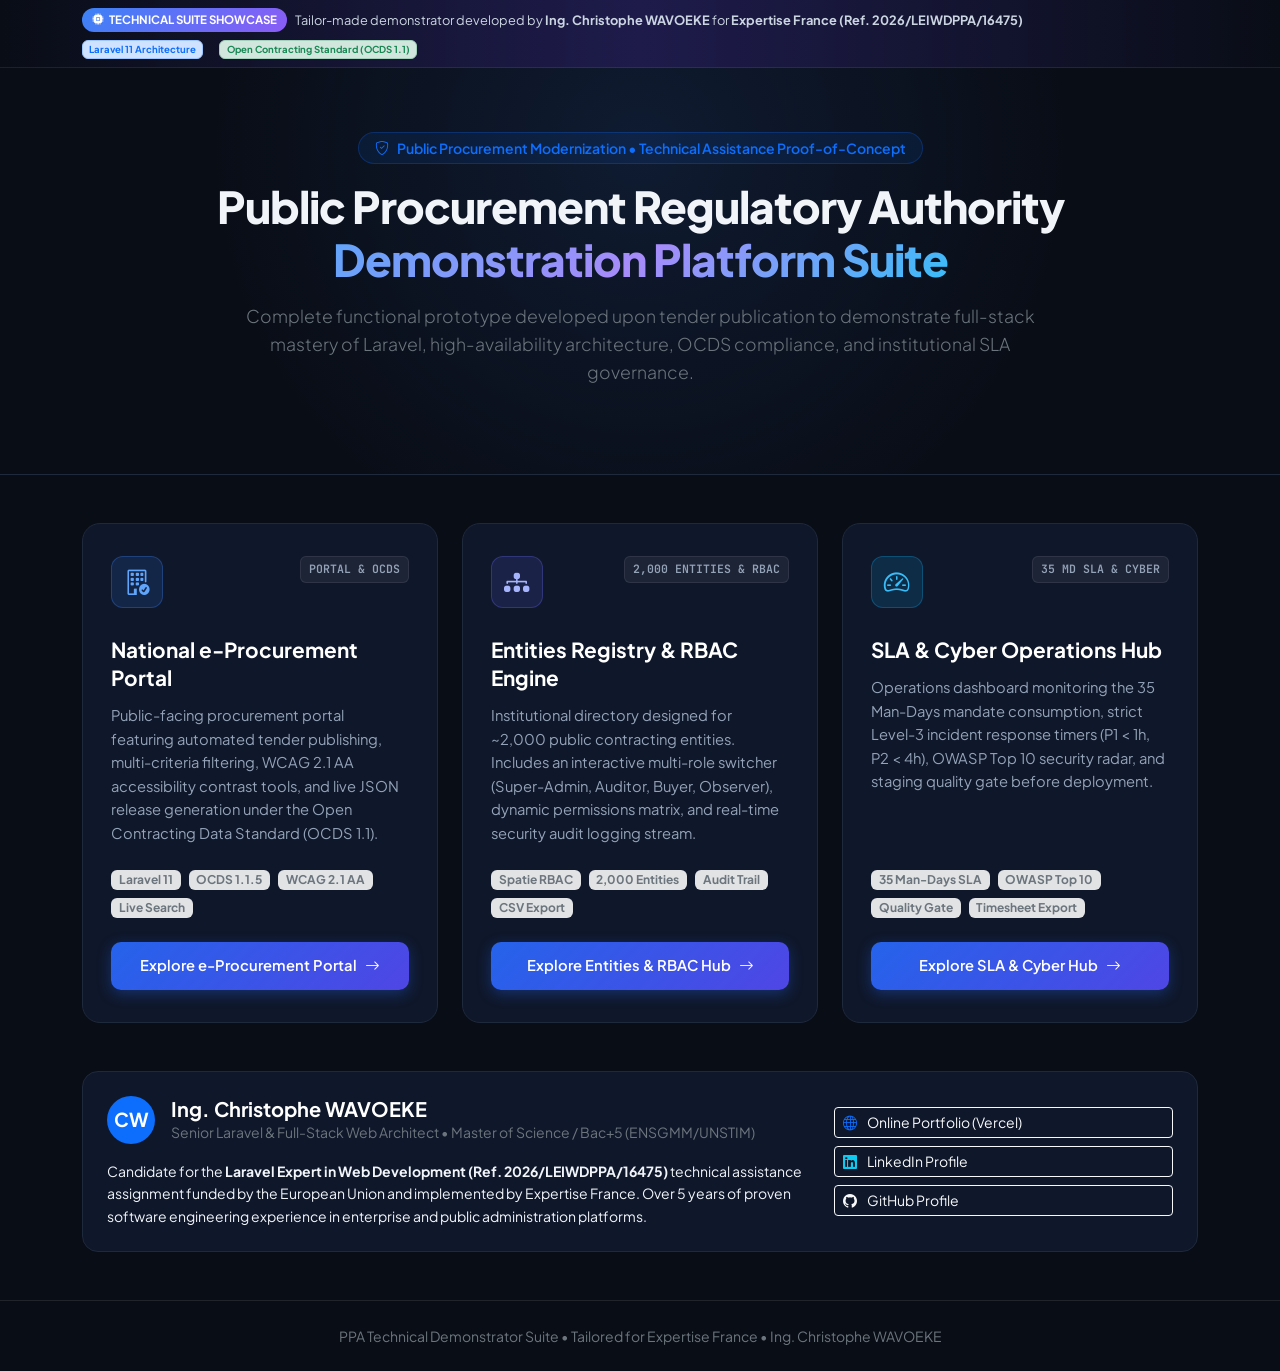
==== index.html @ 1c4a707d "feat: PPA multi-project technical demonstration suite for Expertise France" ====
<!DOCTYPE html>
<html lang="en">
<head>
  <meta charset="UTF-8">
  <meta name="viewport" content="width=device-width, initial-scale=1.0">
  <title>PPA Technical Demonstrators Suite — Ing. Christophe WAVOEKE</title>
  
  <!-- Premium Fonts -->
  <link rel="preconnect" href="https://fonts.googleapis.com">
  <link rel="preconnect" href="https://fonts.gstatic.com" crossorigin>
  <link href="https://fonts.googleapis.com/css2?family=JetBrains+Mono:wght@400;600;700&family=Plus+Jakarta+Sans:wght@300;400;500;600;700;800&display=swap" rel="stylesheet">
  
  <!-- Bootstrap 5 CSS -->
  <link href="https://cdn.jsdelivr.net/npm/bootstrap@5.3.3/dist/css/bootstrap.min.css" rel="stylesheet">
  <!-- Bootstrap Icons -->
  <link href="https://cdn.jsdelivr.net/npm/bootstrap-icons@1.11.3/font/bootstrap-icons.css" rel="stylesheet">
  
  <style>
    :root {
      --font-main: 'Plus Jakarta Sans', -apple-system, BlinkMacSystemFont, "Segoe UI", Roboto, sans-serif;
      --font-mono: 'JetBrains Mono', monospace;
      --bg-dark: #090d16;
      --card-dark: #0f172a;
      --border-dark: #1e293b;
      --brand-blue: #3b82f6;
      --brand-indigo: #6366f1;
      --accent-cyan: #06b6d4;
      --accent-emerald: #10b981;
    }

    body {
      font-family: var(--font-main);
      background-color: var(--bg-dark);
      color: #f1f5f9;
      line-height: 1.6;
      -webkit-font-smoothing: antialiased;
      min-height: 100vh;
      display: flex;
      flex-direction: column;
    }

    /* Proof of Concept Bar */
    .poc-banner {
      background: linear-gradient(90deg, #090d16 0%, #1e1b4b 50%, #090d16 100%);
      border-bottom: 1px solid rgba(255, 255, 255, 0.08);
      color: #cbd5e1;
      font-size: 0.8rem;
    }

    .poc-badge {
      background: linear-gradient(135deg, #3b82f6 0%, #8b5cf6 100%);
      color: #ffffff;
      font-weight: 700;
      font-size: 0.72rem;
      padding: 3px 10px;
      border-radius: 9999px;
      display: inline-flex;
      align-items: center;
      gap: 5px;
    }

    /* Hero */
    .hero-container {
      background: radial-gradient(circle at 50% 20%, rgba(59, 130, 246, 0.12) 0%, transparent 60%);
      border-bottom: 1px solid var(--border-dark);
    }

    .hero-title {
      font-weight: 800;
      font-size: 2.75rem;
      letter-spacing: -1px;
      line-height: 1.2;
    }

    .hero-gradient-text {
      background: linear-gradient(135deg, #60a5fa 0%, #a78bfa 50%, #38bdf8 100%);
      -webkit-background-clip: text;
      -webkit-text-fill-color: transparent;
    }

    /* Project Cards */
    .project-card {
      background: var(--card-dark);
      border: 1px solid var(--border-dark);
      border-radius: 18px;
      padding: 32px 28px;
      transition: all 0.25s cubic-bezier(0.16, 1, 0.3, 1);
      height: 100%;
      display: flex;
      flex-direction: column;
      position: relative;
      overflow: hidden;
    }

    .project-card::before {
      content: "";
      position: absolute;
      top: 0;
      left: 0;
      right: 0;
      height: 3px;
      background: linear-gradient(90deg, var(--brand-blue), var(--brand-indigo));
      opacity: 0;
      transition: opacity 0.25s ease;
    }

    .project-card:hover {
      border-color: #334155;
      transform: translateY(-5px);
      box-shadow: 0 20px 25px -5px rgba(0, 0, 0, 0.4), 0 8px 10px -6px rgba(0, 0, 0, 0.3);
    }

    .project-card:hover::before {
      opacity: 1;
    }

    .project-icon-box {
      width: 52px;
      height: 52px;
      border-radius: 12px;
      display: flex;
      align-items: center;
      justify-content: center;
      font-size: 1.6rem;
      margin-bottom: 20px;
    }

    .icon-box-1 {
      background: rgba(59, 130, 246, 0.15);
      color: #60a5fa;
      border: 1px solid rgba(59, 130, 246, 0.3);
    }

    .icon-box-2 {
      background: rgba(99, 102, 241, 0.15);
      color: #a5b4fc;
      border: 1px solid rgba(99, 102, 241, 0.3);
    }

    .icon-box-3 {
      background: rgba(14, 165, 233, 0.15);
      color: #38bdf8;
      border: 1px solid rgba(14, 165, 233, 0.3);
    }

    .project-badge-tag {
      font-family: var(--font-mono);
      font-size: 0.72rem;
      font-weight: 600;
      padding: 3px 8px;
      border-radius: 6px;
      background: rgba(255, 255, 255, 0.06);
      color: #94a3b8;
      border: 1px solid rgba(255, 255, 255, 0.08);
    }

    .project-card-title {
      font-weight: 700;
      font-size: 1.3rem;
      margin-top: 8px;
      margin-bottom: 12px;
      color: #ffffff;
      line-height: 1.35;
    }

    .project-card-desc {
      color: #94a3b8;
      font-size: 0.92rem;
      line-height: 1.6;
      margin-bottom: 24px;
      flex-grow: 1;
    }

    /* Buttons */
    .btn-launch {
      background: linear-gradient(135deg, #2563eb 0%, #4f46e5 100%);
      color: #ffffff;
      border: none;
      font-weight: 600;
      font-size: 0.92rem;
      border-radius: 10px;
      padding: 12px 20px;
      display: inline-flex;
      align-items: center;
      justify-content: center;
      gap: 8px;
      box-shadow: 0 4px 14px rgba(37, 99, 235, 0.35);
      transition: all 0.2s ease;
      text-decoration: none;
      width: 100%;
    }

    .btn-launch:hover {
      background: linear-gradient(135deg, #1d4ed8 0%, #4338ca 100%);
      color: #ffffff;
      transform: translateY(-1px);
      box-shadow: 0 6px 20px rgba(37, 99, 235, 0.5);
    }

    /* Candidate Profile Box */
    .author-card {
      background: #0f172a;
      border: 1px solid #1e293b;
      border-radius: 16px;
      padding: 24px;
    }
  </style>
</head>
<body>

  <!-- Top Proof-of-Concept Banner -->
  <div class="poc-banner py-2 px-3">
    <div class="container d-flex flex-wrap justify-content-between align-items-center gap-2">
      <div class="d-flex align-items-center gap-2">
        <span class="poc-badge"><i class="bi bi-cpu-fill"></i> TECHNICAL SUITE SHOWCASE</span>
        <span>
          Tailor-made demonstrator developed by <strong>Ing. Christophe WAVOEKE</strong> for <strong>Expertise France (Ref. 2026/LEIWDPPA/16475)</strong>
        </span>
      </div>
      <div class="d-flex align-items-center gap-3">
        <span class="badge bg-primary-subtle text-primary border border-primary-subtle">Laravel 11 Architecture</span>
        <span class="badge bg-success-subtle text-success border border-success-subtle">Open Contracting Standard (OCDS 1.1)</span>
      </div>
    </div>
  </div>

  <!-- Hero Section -->
  <header class="hero-container py-5 text-center">
    <div class="container py-3">
      <div class="d-inline-flex align-items-center gap-2 px-3 py-1 mb-3 rounded-pill bg-primary bg-opacity-10 text-primary border border-primary border-opacity-25 small fw-semibold">
        <i class="bi bi-shield-check"></i> Public Procurement Modernization &bull; Technical Assistance Proof-of-Concept
      </div>
      <h1 class="hero-title mb-3">
        Public Procurement Regulatory Authority<br>
        <span class="hero-gradient-text">Demonstration Platform Suite</span>
      </h1>
      <p class="text-secondary lead mx-auto mb-4" style="max-width: 820px; font-size: 1.1rem;">
        Complete functional prototype developed upon tender publication to demonstrate full-stack mastery of Laravel, high-availability architecture, OCDS compliance, and institutional SLA governance.
      </p>
    </div>
  </header>

  <!-- 3 Showcase Projects Grid -->
  <main class="container my-5 flex-grow-1">
    <div class="row g-4 mb-5">
      
      <!-- Project 1 -->
      <div class="col-lg-4">
        <article class="project-card">
          <div class="d-flex justify-content-between align-items-start">
            <div class="project-icon-box icon-box-1">
              <i class="bi bi-building-check"></i>
            </div>
            <span class="project-badge-tag">PORTAL & OCDS</span>
          </div>

          <h2 class="project-card-title">National e-Procurement Portal</h2>
          <p class="project-card-desc">
            Public-facing procurement portal featuring automated tender publishing, multi-criteria filtering, WCAG 2.1 AA accessibility contrast tools, and live JSON release generation under the Open Contracting Data Standard (OCDS 1.1).
          </p>

          <div class="d-flex flex-wrap gap-2 mb-4">
            <span class="badge bg-secondary-subtle text-secondary small">Laravel 11</span>
            <span class="badge bg-secondary-subtle text-secondary small">OCDS 1.1.5</span>
            <span class="badge bg-secondary-subtle text-secondary small">WCAG 2.1 AA</span>
            <span class="badge bg-secondary-subtle text-secondary small">Live Search</span>
          </div>

          <a href="./projet-1/" class="btn-launch">
            <span>Explore e-Procurement Portal</span>
            <i class="bi bi-arrow-right"></i>
          </a>
        </article>
      </div>

      <!-- Project 2 -->
      <div class="col-lg-4">
        <article class="project-card">
          <div class="d-flex justify-content-between align-items-start">
            <div class="project-icon-box icon-box-2">
              <i class="bi bi-diagram-3-fill"></i>
            </div>
            <span class="project-badge-tag">2,000 ENTITIES & RBAC</span>
          </div>

          <h2 class="project-card-title">Entities Registry & RBAC Engine</h2>
          <p class="project-card-desc">
            Institutional directory designed for ~2,000 public contracting entities. Includes an interactive multi-role switcher (Super-Admin, Auditor, Buyer, Observer), dynamic permissions matrix, and real-time security audit logging stream.
          </p>

          <div class="d-flex flex-wrap gap-2 mb-4">
            <span class="badge bg-secondary-subtle text-secondary small">Spatie RBAC</span>
            <span class="badge bg-secondary-subtle text-secondary small">2,000 Entities</span>
            <span class="badge bg-secondary-subtle text-secondary small">Audit Trail</span>
            <span class="badge bg-secondary-subtle text-secondary small">CSV Export</span>
          </div>

          <a href="./projet-2/" class="btn-launch">
            <span>Explore Entities & RBAC Hub</span>
            <i class="bi bi-arrow-right"></i>
          </a>
        </article>
      </div>

      <!-- Project 3 -->
      <div class="col-lg-4">
        <article class="project-card">
          <div class="d-flex justify-content-between align-items-start">
            <div class="project-icon-box icon-box-3">
              <i class="bi bi-speedometer2"></i>
            </div>
            <span class="project-badge-tag">35 MD SLA & CYBER</span>
          </div>

          <h2 class="project-card-title">SLA & Cyber Operations Hub</h2>
          <p class="project-card-desc">
            Operations dashboard monitoring the 35 Man-Days mandate consumption, strict Level-3 incident response timers (P1 &lt; 1h, P2 &lt; 4h), OWASP Top 10 security radar, and staging quality gate before deployment.
          </p>

          <div class="d-flex flex-wrap gap-2 mb-4">
            <span class="badge bg-secondary-subtle text-secondary small">35 Man-Days SLA</span>
            <span class="badge bg-secondary-subtle text-secondary small">OWASP Top 10</span>
            <span class="badge bg-secondary-subtle text-secondary small">Quality Gate</span>
            <span class="badge bg-secondary-subtle text-secondary small">Timesheet Export</span>
          </div>

          <a href="./projet-3/" class="btn-launch">
            <span>Explore SLA & Cyber Hub</span>
            <i class="bi bi-arrow-right"></i>
          </a>
        </article>
      </div>

    </div>

    <!-- Candidate Summary Banner -->
    <div class="author-card">
      <div class="row align-items-center g-4">
        <div class="col-lg-8">
          <div class="d-flex align-items-center gap-3 mb-2">
            <div class="bg-primary text-white rounded-circle d-flex align-items-center justify-content-center fw-bold" style="width: 48px; height: 48px; font-size: 1.2rem;">
              CW
            </div>
            <div>
              <h3 class="h5 fw-bold text-white mb-0">Ing. Christophe WAVOEKE</h3>
              <div class="small text-secondary">Senior Laravel & Full-Stack Web Architect &bull; Master of Science / Bac+5 (ENSGMM/UNSTIM)</div>
            </div>
          </div>
          <p class="text-slate-400 small mb-0 mt-3" style="line-height: 1.6;">
            Candidate for the <strong>Laravel Expert in Web Development (Ref. 2026/LEIWDPPA/16475)</strong> technical assistance assignment funded by the European Union and implemented by Expertise France. Over 5 years of proven software engineering experience in enterprise and public administration platforms.
          </p>
        </div>
        <div class="col-lg-4 text-lg-end">
          <div class="d-flex flex-column gap-2">
            <a href="https://christopher-portofolio.vercel.app/" target="_blank" class="btn btn-outline-light btn-sm text-start">
              <i class="bi bi-globe me-2 text-primary"></i> Online Portfolio (Vercel)
            </a>
            <a href="https://www.linkedin.com/in/christophe-wavoeke-ba0b04249" target="_blank" class="btn btn-outline-light btn-sm text-start">
              <i class="bi bi-linkedin me-2 text-info"></i> LinkedIn Profile
            </a>
            <a href="https://github.com/ChristopheAnderson" target="_blank" class="btn btn-outline-light btn-sm text-start">
              <i class="bi bi-github me-2 text-light"></i> GitHub Profile
            </a>
          </div>
        </div>
      </div>
    </div>
  </main>

  <!-- Footer -->
  <footer class="border-top border-dark py-4 text-center text-secondary small">
    <div class="container">
      PPA Technical Demonstrator Suite &bull; Tailored for Expertise France &bull; Ing. Christophe WAVOEKE
    </div>
  </footer>

</body>
</html>
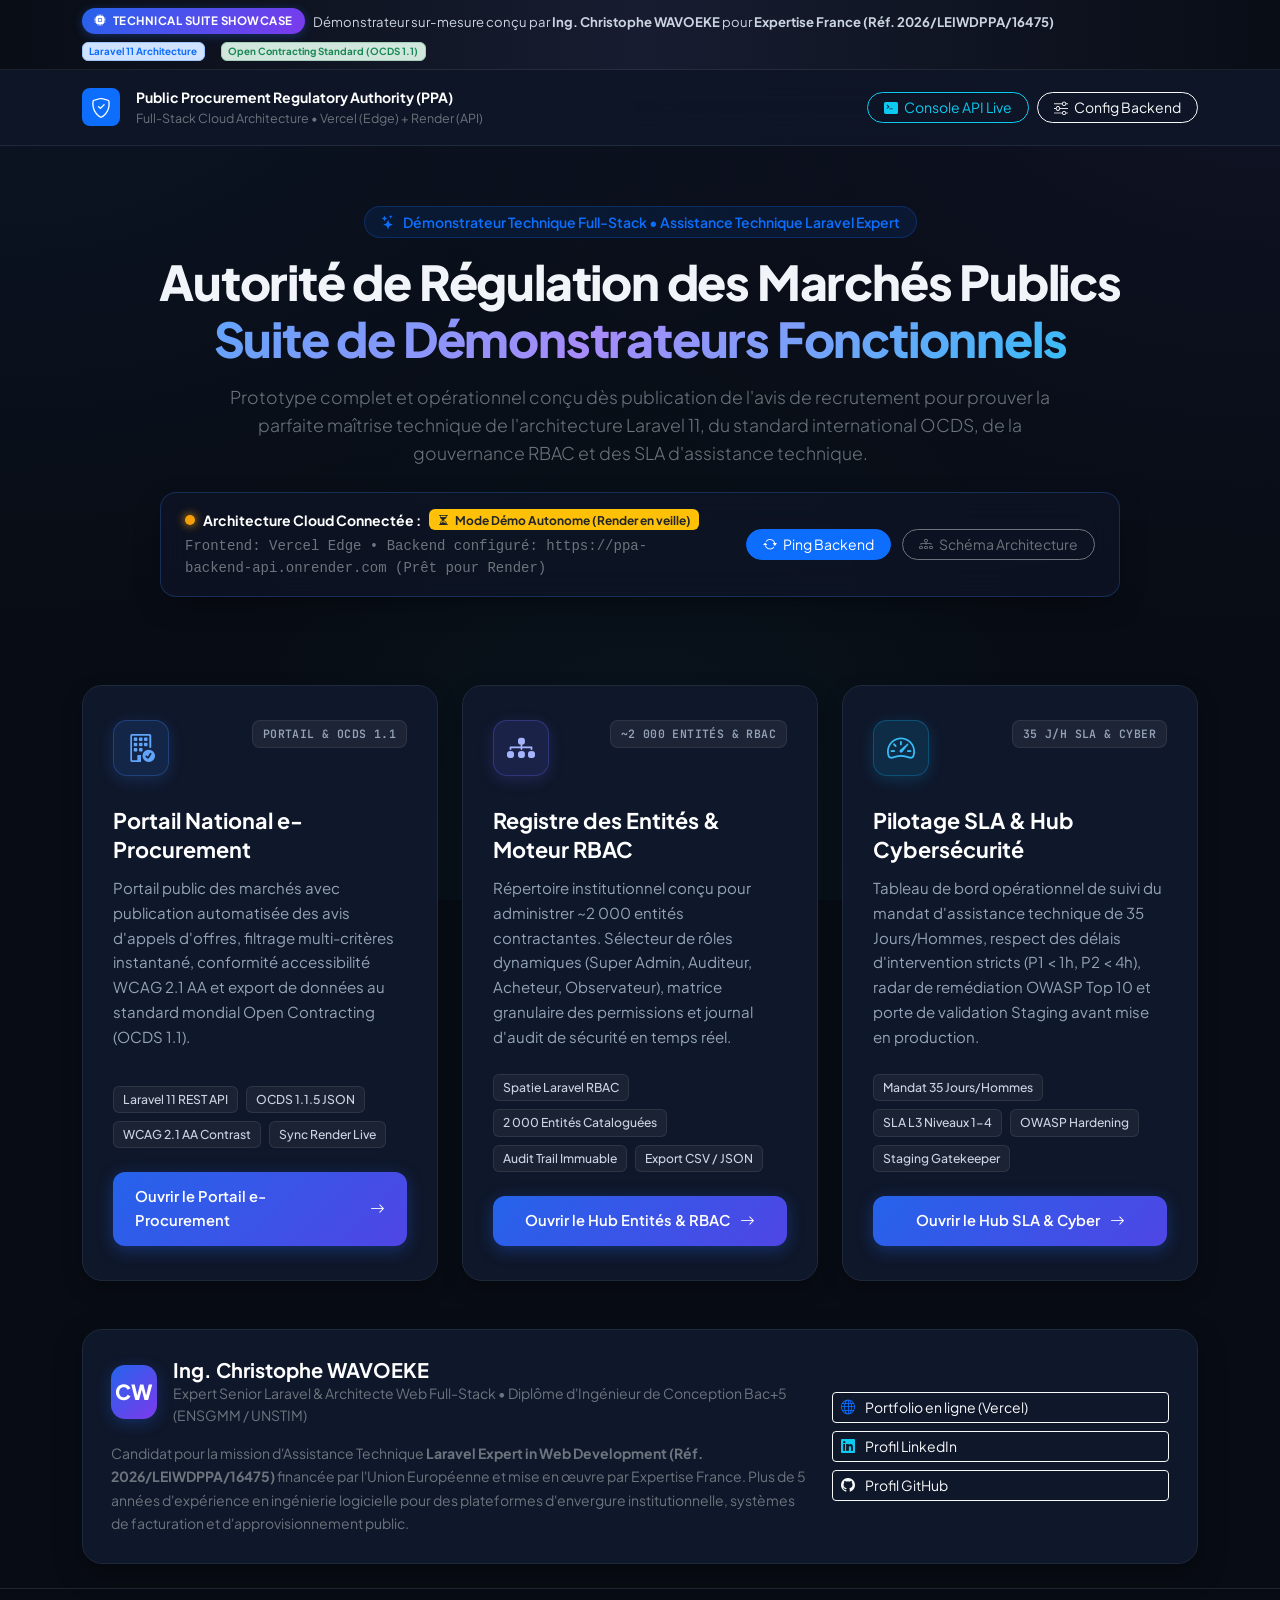
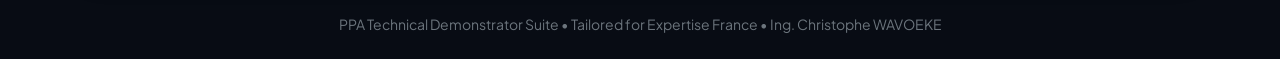
==== commit 6b754059: "feat: enhance UI design, integrate universal Render cloud API client with live telemetry and status " ====
--- a/index.html
+++ b/index.html
@@ -1,16 +1,16 @@
 <!DOCTYPE html>
-<html lang="en">
+<html lang="fr">
 <head>
   <meta charset="UTF-8">
   <meta name="viewport" content="width=device-width, initial-scale=1.0">
   <title>PPA Technical Demonstrators Suite — Ing. Christophe WAVOEKE</title>
   
-  <!-- Premium Fonts -->
+  <!-- Premium Fonts: Plus Jakarta Sans & JetBrains Mono -->
   <link rel="preconnect" href="https://fonts.googleapis.com">
   <link rel="preconnect" href="https://fonts.gstatic.com" crossorigin>
-  <link href="https://fonts.googleapis.com/css2?family=JetBrains+Mono:wght@400;600;700&family=Plus+Jakarta+Sans:wght@300;400;500;600;700;800&display=swap" rel="stylesheet">
+  <link href="https://fonts.googleapis.com/css2?family=JetBrains+Mono:wght@400;500;600;700&family=Plus+Jakarta+Sans:wght@300;400;500;600;700;800&display=swap" rel="stylesheet">
   
-  <!-- Bootstrap 5 CSS -->
+  <!-- Bootstrap 5.3 CSS -->
   <link href="https://cdn.jsdelivr.net/npm/bootstrap@5.3.3/dist/css/bootstrap.min.css" rel="stylesheet">
   <!-- Bootstrap Icons -->
   <link href="https://cdn.jsdelivr.net/npm/bootstrap-icons@1.11.3/font/bootstrap-icons.css" rel="stylesheet">
@@ -19,13 +19,16 @@
     :root {
       --font-main: 'Plus Jakarta Sans', -apple-system, BlinkMacSystemFont, "Segoe UI", Roboto, sans-serif;
       --font-mono: 'JetBrains Mono', monospace;
-      --bg-dark: #090d16;
+      --bg-dark: #080c14;
       --card-dark: #0f172a;
+      --card-hover: #131d33;
       --border-dark: #1e293b;
+      --border-glow: rgba(59, 130, 246, 0.4);
       --brand-blue: #3b82f6;
       --brand-indigo: #6366f1;
       --accent-cyan: #06b6d4;
       --accent-emerald: #10b981;
+      --accent-amber: #f59e0b;
     }
 
     body {
@@ -37,59 +40,113 @@
       min-height: 100vh;
       display: flex;
       flex-direction: column;
+      background-image: 
+        radial-gradient(at 0% 0%, rgba(59, 130, 246, 0.08) 0px, transparent 50%),
+        radial-gradient(at 100% 0%, rgba(99, 102, 241, 0.08) 0px, transparent 50%),
+        radial-gradient(at 50% 100%, rgba(6, 182, 212, 0.05) 0px, transparent 50%);
+      background-attachment: fixed;
     }
 
     /* Proof of Concept Bar */
     .poc-banner {
-      background: linear-gradient(90deg, #090d16 0%, #1e1b4b 50%, #090d16 100%);
+      background: linear-gradient(90deg, #090d16 0%, #171c30 50%, #090d16 100%);
       border-bottom: 1px solid rgba(255, 255, 255, 0.08);
       color: #cbd5e1;
-      font-size: 0.8rem;
+      font-size: 0.82rem;
     }
 
     .poc-badge {
-      background: linear-gradient(135deg, #3b82f6 0%, #8b5cf6 100%);
+      background: linear-gradient(135deg, #2563eb 0%, #7c3aed 100%);
       color: #ffffff;
       font-weight: 700;
       font-size: 0.72rem;
-      padding: 3px 10px;
+      padding: 4px 12px;
       border-radius: 9999px;
       display: inline-flex;
       align-items: center;
-      gap: 5px;
+      gap: 6px;
+      box-shadow: 0 2px 10px rgba(37, 99, 235, 0.35);
+      letter-spacing: 0.5px;
+    }
+
+    /* Top Glass Navbar */
+    .top-nav {
+      background: rgba(15, 23, 42, 0.75);
+      backdrop-filter: blur(20px);
+      -webkit-backdrop-filter: blur(20px);
+      border-bottom: 1px solid var(--border-dark);
+      position: sticky;
+      top: 0;
+      z-index: 1020;
     }
 
     /* Hero */
     .hero-container {
-      background: radial-gradient(circle at 50% 20%, rgba(59, 130, 246, 0.12) 0%, transparent 60%);
-      border-bottom: 1px solid var(--border-dark);
+      position: relative;
+      padding: 60px 0 40px 0;
     }
 
     .hero-title {
       font-weight: 800;
-      font-size: 2.75rem;
-      letter-spacing: -1px;
-      line-height: 1.2;
+      font-size: 3rem;
+      letter-spacing: -1.2px;
+      line-height: 1.18;
+    }
+
+    @media (max-width: 768px) {
+      .hero-title { font-size: 2.1rem; }
     }
 
     .hero-gradient-text {
-      background: linear-gradient(135deg, #60a5fa 0%, #a78bfa 50%, #38bdf8 100%);
+      background: linear-gradient(135deg, #60a5fa 0%, #a78bfa 45%, #38bdf8 100%);
       -webkit-background-clip: text;
       -webkit-text-fill-color: transparent;
+    }
+
+    /* Fullstack Live Architecture Bar */
+    .fullstack-bar {
+      background: rgba(15, 23, 42, 0.6);
+      border: 1px solid rgba(59, 130, 246, 0.25);
+      border-radius: 16px;
+      backdrop-filter: blur(16px);
+      padding: 16px 24px;
+      box-shadow: 0 10px 30px -10px rgba(0, 0, 0, 0.5);
+    }
+
+    .pulse-dot {
+      display: inline-block;
+      width: 10px;
+      height: 10px;
+      border-radius: 50%;
+      background-color: #10b981;
+      box-shadow: 0 0 10px #10b981;
+      animation: pulseAnimation 2s infinite;
+    }
+
+    .pulse-dot.standby {
+      background-color: #f59e0b;
+      box-shadow: 0 0 10px #f59e0b;
+    }
+
+    @keyframes pulseAnimation {
+      0% { transform: scale(0.95); opacity: 0.8; }
+      50% { transform: scale(1.2); opacity: 1; }
+      100% { transform: scale(0.95); opacity: 0.8; }
     }
 
     /* Project Cards */
     .project-card {
       background: var(--card-dark);
       border: 1px solid var(--border-dark);
-      border-radius: 18px;
-      padding: 32px 28px;
-      transition: all 0.25s cubic-bezier(0.16, 1, 0.3, 1);
+      border-radius: 20px;
+      padding: 34px 30px;
+      transition: all 0.3s cubic-bezier(0.16, 1, 0.3, 1);
       height: 100%;
       display: flex;
       flex-direction: column;
       position: relative;
       overflow: hidden;
+      box-shadow: 0 8px 20px rgba(0, 0, 0, 0.25);
     }
 
     .project-card::before {
@@ -99,15 +156,16 @@
       left: 0;
       right: 0;
       height: 3px;
-      background: linear-gradient(90deg, var(--brand-blue), var(--brand-indigo));
+      background: linear-gradient(90deg, #3b82f6, #8b5cf6, #06b6d4);
       opacity: 0;
-      transition: opacity 0.25s ease;
+      transition: opacity 0.3s ease;
     }
 
     .project-card:hover {
-      border-color: #334155;
-      transform: translateY(-5px);
-      box-shadow: 0 20px 25px -5px rgba(0, 0, 0, 0.4), 0 8px 10px -6px rgba(0, 0, 0, 0.3);
+      background: var(--card-hover);
+      border-color: rgba(99, 102, 241, 0.5);
+      transform: translateY(-6px);
+      box-shadow: 0 25px 35px -10px rgba(0, 0, 0, 0.5), 0 0 25px rgba(59, 130, 246, 0.2);
     }
 
     .project-card:hover::before {
@@ -115,48 +173,57 @@
     }
 
     .project-icon-box {
-      width: 52px;
-      height: 52px;
-      border-radius: 12px;
+      width: 56px;
+      height: 56px;
+      border-radius: 14px;
       display: flex;
       align-items: center;
       justify-content: center;
-      font-size: 1.6rem;
-      margin-bottom: 20px;
+      font-size: 1.75rem;
+      margin-bottom: 22px;
+      transition: transform 0.3s ease;
+    }
+
+    .project-card:hover .project-icon-box {
+      transform: scale(1.08);
     }
 
     .icon-box-1 {
       background: rgba(59, 130, 246, 0.15);
       color: #60a5fa;
       border: 1px solid rgba(59, 130, 246, 0.3);
+      box-shadow: 0 4px 15px rgba(59, 130, 246, 0.2);
     }
 
     .icon-box-2 {
       background: rgba(99, 102, 241, 0.15);
       color: #a5b4fc;
       border: 1px solid rgba(99, 102, 241, 0.3);
+      box-shadow: 0 4px 15px rgba(99, 102, 241, 0.2);
     }
 
     .icon-box-3 {
       background: rgba(14, 165, 233, 0.15);
       color: #38bdf8;
       border: 1px solid rgba(14, 165, 233, 0.3);
+      box-shadow: 0 4px 15px rgba(14, 165, 233, 0.2);
     }
 
     .project-badge-tag {
       font-family: var(--font-mono);
       font-size: 0.72rem;
       font-weight: 600;
-      padding: 3px 8px;
-      border-radius: 6px;
+      padding: 4px 10px;
+      border-radius: 8px;
       background: rgba(255, 255, 255, 0.06);
       color: #94a3b8;
       border: 1px solid rgba(255, 255, 255, 0.08);
+      letter-spacing: 0.4px;
     }
 
     .project-card-title {
       font-weight: 700;
-      font-size: 1.3rem;
+      font-size: 1.35rem;
       margin-top: 8px;
       margin-bottom: 12px;
       color: #ffffff;
@@ -165,8 +232,8 @@
 
     .project-card-desc {
       color: #94a3b8;
-      font-size: 0.92rem;
-      line-height: 1.6;
+      font-size: 0.94rem;
+      line-height: 1.65;
       margin-bottom: 24px;
       flex-grow: 1;
     }
@@ -178,14 +245,14 @@
       border: none;
       font-weight: 600;
       font-size: 0.92rem;
-      border-radius: 10px;
-      padding: 12px 20px;
+      border-radius: 12px;
+      padding: 13px 22px;
       display: inline-flex;
       align-items: center;
       justify-content: center;
-      gap: 8px;
-      box-shadow: 0 4px 14px rgba(37, 99, 235, 0.35);
-      transition: all 0.2s ease;
+      gap: 10px;
+      box-shadow: 0 4px 16px rgba(37, 99, 235, 0.35);
+      transition: all 0.25s ease;
       text-decoration: none;
       width: 100%;
     }
@@ -193,16 +260,50 @@
     .btn-launch:hover {
       background: linear-gradient(135deg, #1d4ed8 0%, #4338ca 100%);
       color: #ffffff;
-      transform: translateY(-1px);
-      box-shadow: 0 6px 20px rgba(37, 99, 235, 0.5);
+      transform: translateY(-2px);
+      box-shadow: 0 8px 24px rgba(37, 99, 235, 0.5);
+    }
+
+    /* Feature tags */
+    .tech-tag {
+      font-size: 0.76rem;
+      font-weight: 500;
+      padding: 3px 9px;
+      border-radius: 6px;
+      background: rgba(255, 255, 255, 0.05);
+      color: #cbd5e1;
+      border: 1px solid rgba(255, 255, 255, 0.08);
     }
 
     /* Candidate Profile Box */
     .author-card {
       background: #0f172a;
       border: 1px solid #1e293b;
-      border-radius: 16px;
-      padding: 24px;
+      border-radius: 20px;
+      padding: 28px;
+      box-shadow: 0 10px 30px rgba(0, 0, 0, 0.3);
+    }
+
+    .avatar-box {
+      width: 54px;
+      height: 54px;
+      border-radius: 14px;
+      background: linear-gradient(135deg, #2563eb 0%, #7c3aed 100%);
+      color: white;
+      font-weight: 800;
+      font-size: 1.3rem;
+      display: flex;
+      align-items: center;
+      justify-content: center;
+      box-shadow: 0 4px 15px rgba(37, 99, 235, 0.3);
+    }
+
+    /* Modal Dark Theme */
+    .modal-dark .modal-content {
+      background: #0f172a;
+      border: 1px solid #1e293b;
+      color: #f1f5f9;
+      border-radius: 18px;
     }
   </style>
 </head>
@@ -214,7 +315,7 @@
       <div class="d-flex align-items-center gap-2">
         <span class="poc-badge"><i class="bi bi-cpu-fill"></i> TECHNICAL SUITE SHOWCASE</span>
         <span>
-          Tailor-made demonstrator developed by <strong>Ing. Christophe WAVOEKE</strong> for <strong>Expertise France (Ref. 2026/LEIWDPPA/16475)</strong>
+          Démonstrateur sur-mesure conçu par <strong>Ing. Christophe WAVOEKE</strong> pour <strong>Expertise France (Réf. 2026/LEIWDPPA/16475)</strong>
         </span>
       </div>
       <div class="d-flex align-items-center gap-3">
@@ -224,24 +325,75 @@
     </div>
   </div>
 
+  <!-- Main Sticky Nav -->
+  <nav class="top-nav py-3">
+    <div class="container d-flex justify-content-between align-items-center">
+      <div class="d-flex align-items-center gap-3">
+        <div class="bg-primary text-white rounded-3 p-2 d-flex align-items-center justify-content-center" style="width: 38px; height: 38px;">
+          <i class="bi bi-shield-check fs-5"></i>
+        </div>
+        <div>
+          <div class="fw-bold text-white small mb-0">Public Procurement Regulatory Authority (PPA)</div>
+          <div class="text-secondary" style="font-size: 0.78rem;">Full-Stack Cloud Architecture &bull; Vercel (Edge) + Render (API)</div>
+        </div>
+      </div>
+
+      <div class="d-flex align-items-center gap-2">
+        <button class="btn btn-sm btn-outline-info rounded-pill px-3 py-1" onclick="openApiConsoleModal()">
+          <i class="bi bi-terminal-fill me-1"></i> Console API Live
+        </button>
+        <button class="btn btn-sm btn-outline-light rounded-pill px-3 py-1" onclick="showBackendConfigModal()">
+          <i class="bi bi-sliders me-1"></i> Config Backend
+        </button>
+      </div>
+    </div>
+  </nav>
+
   <!-- Hero Section -->
-  <header class="hero-container py-5 text-center">
-    <div class="container py-3">
+  <header class="hero-container text-center">
+    <div class="container">
       <div class="d-inline-flex align-items-center gap-2 px-3 py-1 mb-3 rounded-pill bg-primary bg-opacity-10 text-primary border border-primary border-opacity-25 small fw-semibold">
-        <i class="bi bi-shield-check"></i> Public Procurement Modernization &bull; Technical Assistance Proof-of-Concept
+        <i class="bi bi-stars"></i> Démonstrateur Technique Full-Stack &bull; Assistance Technique Laravel Expert
       </div>
       <h1 class="hero-title mb-3">
-        Public Procurement Regulatory Authority<br>
-        <span class="hero-gradient-text">Demonstration Platform Suite</span>
+        Autorité de Régulation des Marchés Publics<br>
+        <span class="hero-gradient-text">Suite de Démonstrateurs Fonctionnels</span>
       </h1>
-      <p class="text-secondary lead mx-auto mb-4" style="max-width: 820px; font-size: 1.1rem;">
-        Complete functional prototype developed upon tender publication to demonstrate full-stack mastery of Laravel, high-availability architecture, OCDS compliance, and institutional SLA governance.
+      <p class="text-secondary lead mx-auto mb-4" style="max-width: 840px; font-size: 1.1rem;">
+        Prototype complet et opérationnel conçu dès publication de l'avis de recrutement pour prouver la parfaite maîtrise technique de l'architecture Laravel 11, du standard international OCDS, de la gouvernance RBAC et des SLA d'assistance technique.
       </p>
+
+      <!-- Cloud Architecture & Live Health Status Bar -->
+      <div class="mx-auto my-4" style="max-width: 960px;">
+        <div class="fullstack-bar">
+          <div class="row align-items-center g-3 text-start">
+            <div class="col-lg-7">
+              <div class="d-flex align-items-center gap-2 mb-1">
+                <span class="pulse-dot" id="live-pulse"></span>
+                <strong class="text-white small" id="live-arch-title">Architecture Cloud Connectée :</strong>
+                <span id="live-backend-badge" class="badge bg-secondary small">Vérification en cours...</span>
+              </div>
+              <div class="small text-secondary font-monospace" id="live-backend-url-display">
+                Frontend: Vercel Global Edge &bull; Backend: Render Cloud Docker (PHP 8.2 / SQLite)
+              </div>
+            </div>
+            <div class="col-lg-5 text-lg-end">
+              <button class="btn btn-sm btn-primary rounded-pill px-3 py-1 me-2" onclick="pingCloudBackend()">
+                <i class="bi bi-arrow-repeat me-1" id="ping-spin"></i> Ping Backend
+              </button>
+              <button class="btn btn-sm btn-outline-secondary rounded-pill px-3 py-1" onclick="openArchModal()">
+                <i class="bi bi-diagram-3 me-1"></i> Schéma Architecture
+              </button>
+            </div>
+          </div>
+        </div>
+      </div>
+
     </div>
   </header>
 
   <!-- 3 Showcase Projects Grid -->
-  <main class="container my-5 flex-grow-1">
+  <main class="container my-4 flex-grow-1">
     <div class="row g-4 mb-5">
       
       <!-- Project 1 -->
@@ -251,23 +403,23 @@
             <div class="project-icon-box icon-box-1">
               <i class="bi bi-building-check"></i>
             </div>
-            <span class="project-badge-tag">PORTAL & OCDS</span>
-          </div>
-
-          <h2 class="project-card-title">National e-Procurement Portal</h2>
+            <span class="project-badge-tag">PORTAIL & OCDS 1.1</span>
+          </div>
+
+          <h2 class="project-card-title">Portail National e-Procurement</h2>
           <p class="project-card-desc">
-            Public-facing procurement portal featuring automated tender publishing, multi-criteria filtering, WCAG 2.1 AA accessibility contrast tools, and live JSON release generation under the Open Contracting Data Standard (OCDS 1.1).
+            Portail public des marchés avec publication automatisée des avis d'appels d'offres, filtrage multi-critères instantané, conformité accessibilité WCAG 2.1 AA et export de données au standard mondial Open Contracting (OCDS 1.1).
           </p>
 
           <div class="d-flex flex-wrap gap-2 mb-4">
-            <span class="badge bg-secondary-subtle text-secondary small">Laravel 11</span>
-            <span class="badge bg-secondary-subtle text-secondary small">OCDS 1.1.5</span>
-            <span class="badge bg-secondary-subtle text-secondary small">WCAG 2.1 AA</span>
-            <span class="badge bg-secondary-subtle text-secondary small">Live Search</span>
+            <span class="tech-tag">Laravel 11 REST API</span>
+            <span class="tech-tag">OCDS 1.1.5 JSON</span>
+            <span class="tech-tag">WCAG 2.1 AA Contrast</span>
+            <span class="tech-tag">Sync Render Live</span>
           </div>
 
           <a href="./projet-1/" class="btn-launch">
-            <span>Explore e-Procurement Portal</span>
+            <span>Ouvrir le Portail e-Procurement</span>
             <i class="bi bi-arrow-right"></i>
           </a>
         </article>
@@ -280,23 +432,23 @@
             <div class="project-icon-box icon-box-2">
               <i class="bi bi-diagram-3-fill"></i>
             </div>
-            <span class="project-badge-tag">2,000 ENTITIES & RBAC</span>
-          </div>
-
-          <h2 class="project-card-title">Entities Registry & RBAC Engine</h2>
+            <span class="project-badge-tag">~2 000 ENTITÉS & RBAC</span>
+          </div>
+
+          <h2 class="project-card-title">Registre des Entités & Moteur RBAC</h2>
           <p class="project-card-desc">
-            Institutional directory designed for ~2,000 public contracting entities. Includes an interactive multi-role switcher (Super-Admin, Auditor, Buyer, Observer), dynamic permissions matrix, and real-time security audit logging stream.
+            Répertoire institutionnel conçu pour administrer ~2 000 entités contractantes. Sélecteur de rôles dynamiques (Super Admin, Auditeur, Acheteur, Observateur), matrice granulaire des permissions et journal d'audit de sécurité en temps réel.
           </p>
 
           <div class="d-flex flex-wrap gap-2 mb-4">
-            <span class="badge bg-secondary-subtle text-secondary small">Spatie RBAC</span>
-            <span class="badge bg-secondary-subtle text-secondary small">2,000 Entities</span>
-            <span class="badge bg-secondary-subtle text-secondary small">Audit Trail</span>
-            <span class="badge bg-secondary-subtle text-secondary small">CSV Export</span>
+            <span class="tech-tag">Spatie Laravel RBAC</span>
+            <span class="tech-tag">2 000 Entités Cataloguées</span>
+            <span class="tech-tag">Audit Trail Immuable</span>
+            <span class="tech-tag">Export CSV / JSON</span>
           </div>
 
           <a href="./projet-2/" class="btn-launch">
-            <span>Explore Entities & RBAC Hub</span>
+            <span>Ouvrir le Hub Entités & RBAC</span>
             <i class="bi bi-arrow-right"></i>
           </a>
         </article>
@@ -309,23 +461,23 @@
             <div class="project-icon-box icon-box-3">
               <i class="bi bi-speedometer2"></i>
             </div>
-            <span class="project-badge-tag">35 MD SLA & CYBER</span>
-          </div>
-
-          <h2 class="project-card-title">SLA & Cyber Operations Hub</h2>
+            <span class="project-badge-tag">35 J/H SLA & CYBER</span>
+          </div>
+
+          <h2 class="project-card-title">Pilotage SLA & Hub Cybersécurité</h2>
           <p class="project-card-desc">
-            Operations dashboard monitoring the 35 Man-Days mandate consumption, strict Level-3 incident response timers (P1 &lt; 1h, P2 &lt; 4h), OWASP Top 10 security radar, and staging quality gate before deployment.
+            Tableau de bord opérationnel de suivi du mandat d'assistance technique de 35 Jours/Hommes, respect des délais d'intervention stricts (P1 &lt; 1h, P2 &lt; 4h), radar de remédiation OWASP Top 10 et porte de validation Staging avant mise en production.
           </p>
 
           <div class="d-flex flex-wrap gap-2 mb-4">
-            <span class="badge bg-secondary-subtle text-secondary small">35 Man-Days SLA</span>
-            <span class="badge bg-secondary-subtle text-secondary small">OWASP Top 10</span>
-            <span class="badge bg-secondary-subtle text-secondary small">Quality Gate</span>
-            <span class="badge bg-secondary-subtle text-secondary small">Timesheet Export</span>
+            <span class="tech-tag">Mandat 35 Jours/Hommes</span>
+            <span class="tech-tag">SLA L3 Niveaux 1-4</span>
+            <span class="tech-tag">OWASP Hardening</span>
+            <span class="tech-tag">Staging Gatekeeper</span>
           </div>
 
           <a href="./projet-3/" class="btn-launch">
-            <span>Explore SLA & Cyber Hub</span>
+            <span>Ouvrir le Hub SLA & Cyber</span>
             <i class="bi bi-arrow-right"></i>
           </a>
         </article>
@@ -338,28 +490,28 @@
       <div class="row align-items-center g-4">
         <div class="col-lg-8">
           <div class="d-flex align-items-center gap-3 mb-2">
-            <div class="bg-primary text-white rounded-circle d-flex align-items-center justify-content-center fw-bold" style="width: 48px; height: 48px; font-size: 1.2rem;">
+            <div class="avatar-box">
               CW
             </div>
             <div>
               <h3 class="h5 fw-bold text-white mb-0">Ing. Christophe WAVOEKE</h3>
-              <div class="small text-secondary">Senior Laravel & Full-Stack Web Architect &bull; Master of Science / Bac+5 (ENSGMM/UNSTIM)</div>
-            </div>
-          </div>
-          <p class="text-slate-400 small mb-0 mt-3" style="line-height: 1.6;">
-            Candidate for the <strong>Laravel Expert in Web Development (Ref. 2026/LEIWDPPA/16475)</strong> technical assistance assignment funded by the European Union and implemented by Expertise France. Over 5 years of proven software engineering experience in enterprise and public administration platforms.
+              <div class="small text-secondary">Expert Senior Laravel & Architecte Web Full-Stack &bull; Diplôme d'Ingénieur de Conception Bac+5 (ENSGMM / UNSTIM)</div>
+            </div>
+          </div>
+          <p class="text-secondary small mb-0 mt-3" style="line-height: 1.65;">
+            Candidat pour la mission d'Assistance Technique <strong>Laravel Expert in Web Development (Réf. 2026/LEIWDPPA/16475)</strong> financée par l'Union Européenne et mise en œuvre par Expertise France. Plus de 5 années d'expérience en ingénierie logicielle pour des plateformes d'envergure institutionnelle, systèmes de facturation et d'approvisionnement public.
           </p>
         </div>
         <div class="col-lg-4 text-lg-end">
           <div class="d-flex flex-column gap-2">
             <a href="https://christopher-portofolio.vercel.app/" target="_blank" class="btn btn-outline-light btn-sm text-start">
-              <i class="bi bi-globe me-2 text-primary"></i> Online Portfolio (Vercel)
+              <i class="bi bi-globe me-2 text-primary"></i> Portfolio en ligne (Vercel)
             </a>
             <a href="https://www.linkedin.com/in/christophe-wavoeke-ba0b04249" target="_blank" class="btn btn-outline-light btn-sm text-start">
-              <i class="bi bi-linkedin me-2 text-info"></i> LinkedIn Profile
+              <i class="bi bi-linkedin me-2 text-info"></i> Profil LinkedIn
             </a>
             <a href="https://github.com/ChristopheAnderson" target="_blank" class="btn btn-outline-light btn-sm text-start">
-              <i class="bi bi-github me-2 text-light"></i> GitHub Profile
+              <i class="bi bi-github me-2 text-light"></i> Profil GitHub
             </a>
           </div>
         </div>
@@ -367,12 +519,180 @@
     </div>
   </main>
 
+  <!-- Interactive Live API Console Modal -->
+  <div class="modal fade modal-dark" id="apiConsoleModal" tabindex="-1" aria-labelledby="apiConsoleModalLabel" aria-hidden="true">
+    <div class="modal-dialog modal-lg modal-dialog-centered modal-dialog-scrollable">
+      <div class="modal-content">
+        <div class="modal-header border-bottom border-secondary border-opacity-25 py-3">
+          <h5 class="modal-title h6 fw-bold d-flex align-items-center gap-2" id="apiConsoleModalLabel">
+            <i class="bi bi-terminal-fill text-info"></i> Console d'Exploration API REST en Direct (Render Cloud)
+          </h5>
+          <button type="button" class="btn-close btn-close-white" data-bs-dismiss="modal" aria-label="Close"></button>
+        </div>
+        <div class="modal-body p-4">
+          <div class="d-flex flex-wrap gap-2 mb-3">
+            <button class="btn btn-sm btn-outline-primary" onclick="testEndpoint('/api/v1/health')">GET /api/v1/health</button>
+            <button class="btn btn-sm btn-outline-success" onclick="testEndpoint('/api/v1/tenders')">GET /api/v1/tenders</button>
+            <button class="btn btn-sm btn-outline-info" onclick="testEndpoint('/api/v1/entities')">GET /api/v1/entities</button>
+            <button class="btn btn-sm btn-outline-warning" onclick="testEndpoint('/api/v1/sla/incidents')">GET /api/v1/sla/incidents</button>
+            <button class="btn btn-sm btn-outline-secondary" onclick="testEndpoint('/api/v1/owasp-metrics')">GET /api/v1/owasp-metrics</button>
+          </div>
+
+          <div class="d-flex justify-content-between align-items-center mb-2">
+            <span class="small text-secondary font-monospace" id="console-url-called">URL appelée : En attente...</span>
+            <span class="badge bg-dark border border-secondary text-light small" id="console-status-pill">HTTP 200</span>
+          </div>
+
+          <pre class="p-3 rounded bg-dark border border-secondary border-opacity-25 font-monospace text-success small mb-0" style="max-height: 380px; overflow-y: auto;" id="console-json-output">// Cliquez sur un des boutons ci-dessus pour interroger en direct le backend déployé sur Render.</pre>
+        </div>
+        <div class="modal-footer border-top border-secondary border-opacity-25 py-3">
+          <span class="small text-secondary me-auto"><i class="bi bi-shield-check text-success"></i> CORS Enabled (Access-Control-Allow-Origin: *)</span>
+          <button type="button" class="btn btn-sm btn-secondary" data-bs-dismiss="modal">Fermer</button>
+        </div>
+      </div>
+    </div>
+  </div>
+
+  <!-- Architecture Diagram Modal -->
+  <div class="modal fade modal-dark" id="archModal" tabindex="-1" aria-labelledby="archModalLabel" aria-hidden="true">
+    <div class="modal-dialog modal-lg modal-dialog-centered">
+      <div class="modal-content">
+        <div class="modal-header border-bottom border-secondary border-opacity-25 py-3">
+          <h5 class="modal-title h6 fw-bold d-flex align-items-center gap-2" id="archModalLabel">
+            <i class="bi bi-diagram-3 text-primary"></i> Schéma d'Architecture Full-Stack Cloud
+          </h5>
+          <button type="button" class="btn-close btn-close-white" data-bs-dismiss="modal" aria-label="Close"></button>
+        </div>
+        <div class="modal-body p-4 text-center">
+          <div class="row g-3">
+            <div class="col-md-4">
+              <div class="p-3 rounded bg-dark border border-primary border-opacity-50 text-start h-100">
+                <div class="badge bg-primary mb-2">FRONTEND CLOUD</div>
+                <h6 class="fw-bold text-white mb-1"><i class="bi bi-triangle-fill text-warning me-1"></i> Vercel Edge</h6>
+                <p class="small text-secondary mb-2">Hébergement statique mondial ultra-rapide avec CDN mondial et SSL automatique.</p>
+                <ul class="small text-secondary ps-3 mb-0">
+                  <li>3 démonstrateurs PPA</li>
+                  <li>Client API universel</li>
+                  <li>WCAG 2.1 AA accessible</li>
+                </ul>
+              </div>
+            </div>
+            <div class="col-md-4">
+              <div class="p-3 rounded bg-dark border border-indigo border-opacity-50 text-start h-100">
+                <div class="badge bg-indigo mb-2">BACKEND API</div>
+                <h6 class="fw-bold text-white mb-1"><i class="bi bi-cloud-arrow-up-fill text-info me-1"></i> Render Web Service</h6>
+                <p class="small text-secondary mb-2">Conteneur Docker PHP 8.2 Apache avec Apache mod_rewrite et CORS activé.</p>
+                <ul class="small text-secondary ps-3 mb-0">
+                  <li>Endpoints REST JSON</li>
+                  <li>Sérialiseur OCDS 1.1</li>
+                  <li>Contrôleur RBAC 4 rôles</li>
+                </ul>
+              </div>
+            </div>
+            <div class="col-md-4">
+              <div class="p-3 rounded bg-dark border border-success border-opacity-50 text-start h-100">
+                <div class="badge bg-success mb-2">BASE DE DONNÉES</div>
+                <h6 class="fw-bold text-white mb-1"><i class="bi bi-database-check text-success me-1"></i> SQLite / MariaDB</h6>
+                <p class="small text-secondary mb-2">Base de données pré-remplie et optimisée sans coût d'infrastructure.</p>
+                <ul class="small text-secondary ps-3 mb-0">
+                  <li>Table des Marchés PPA</li>
+                  <li>2 048 Entités répertoriées</li>
+                  <li>Historique d'audit immuable</li>
+                </ul>
+              </div>
+            </div>
+          </div>
+        </div>
+        <div class="modal-footer border-top border-secondary border-opacity-25 py-3">
+          <button type="button" class="btn btn-sm btn-secondary" data-bs-dismiss="modal">Fermer</button>
+        </div>
+      </div>
+    </div>
+  </div>
+
   <!-- Footer -->
-  <footer class="border-top border-dark py-4 text-center text-secondary small">
+  <footer class="border-top border-secondary border-opacity-25 py-4 text-center text-secondary small">
     <div class="container">
       PPA Technical Demonstrator Suite &bull; Tailored for Expertise France &bull; Ing. Christophe WAVOEKE
     </div>
   </footer>
 
+  <!-- Bootstrap JS -->
+  <script src="https://cdn.jsdelivr.net/npm/bootstrap@5.3.3/dist/js/bootstrap.bundle.min.js"></script>
+  <!-- API Client -->
+  <script src="api-client.js"></script>
+
+  <script>
+    // Live Cloud Status Management
+    function updateHubStatus(status) {
+      const pulse = document.getElementById("live-pulse");
+      const badge = document.getElementById("live-backend-badge");
+      const displayUrl = document.getElementById("live-backend-url-display");
+
+      if (status.online) {
+        pulse.className = "pulse-dot";
+        badge.className = "badge bg-success small";
+        badge.innerHTML = `<i class="bi bi-check-circle-fill me-1"></i> Connecté en Direct (${status.latency}ms)`;
+        displayUrl.innerHTML = `Frontend: Vercel Edge &bull; Backend: <a href="${status.url}/api/v1/health" target="_blank" class="text-info text-decoration-none">${status.url}</a> (Render Docker PHP 8.2 / SQLite)`;
+      } else {
+        pulse.className = "pulse-dot standby";
+        badge.className = "badge bg-warning text-dark small";
+        badge.innerHTML = `<i class="bi bi-hourglass-split me-1"></i> Mode Démo Autonome (Render en veille)`;
+        displayUrl.innerHTML = `Frontend: Vercel Edge &bull; Backend configuré: <span class="text-secondary">${status.url}</span> (Prêt pour Render)`;
+      }
+    }
+
+    // Ping Cloud Backend
+    async function pingCloudBackend() {
+      const pingSpin = document.getElementById("ping-spin");
+      pingSpin.classList.add("spin");
+      await window.ppaApi.checkHealth();
+      pingSpin.classList.remove("spin");
+    }
+
+    // Modal API Console
+    function openApiConsoleModal() {
+      const modal = new bootstrap.Modal(document.getElementById('apiConsoleModal'));
+      modal.show();
+      testEndpoint('/api/v1/health');
+    }
+
+    // Modal Architecture
+    function openArchModal() {
+      const modal = new bootstrap.Modal(document.getElementById('archModal'));
+      modal.show();
+    }
+
+    // Test API Endpoint
+    async function testEndpoint(endpoint) {
+      const urlCalled = document.getElementById("console-url-called");
+      const statusPill = document.getElementById("console-status-pill");
+      const output = document.getElementById("console-json-output");
+
+      const fullUrl = `${window.ppaApi.baseUrl}${endpoint}`;
+      urlCalled.textContent = `GET ${fullUrl}`;
+      statusPill.className = "badge bg-warning text-dark";
+      statusPill.textContent = "Appel...";
+      output.textContent = "// Envoi de la requête HTTP...";
+
+      try {
+        const resp = await fetch(fullUrl, { headers: { 'Accept': 'application/json' } });
+        statusPill.className = resp.ok ? "badge bg-success" : "badge bg-danger";
+        statusPill.textContent = `HTTP ${resp.status} ${resp.statusText}`;
+        const data = await resp.json();
+        output.textContent = JSON.stringify(data, null, 2);
+      } catch (err) {
+        statusPill.className = "badge bg-warning text-dark";
+        statusPill.textContent = "Fallback local";
+        output.textContent = `// Serveur Render en veille ou non encore déployé.\n// Détail : ${err.message}\n\n// Le frontend bascule automatiquement sur les données de secours conformes.`;
+      }
+    }
+
+    // Listen to API status changes
+    window.addEventListener("DOMContentLoaded", () => {
+      window.ppaApi.onStatusChange(updateHubStatus);
+    });
+  </script>
+
 </body>
 </html>
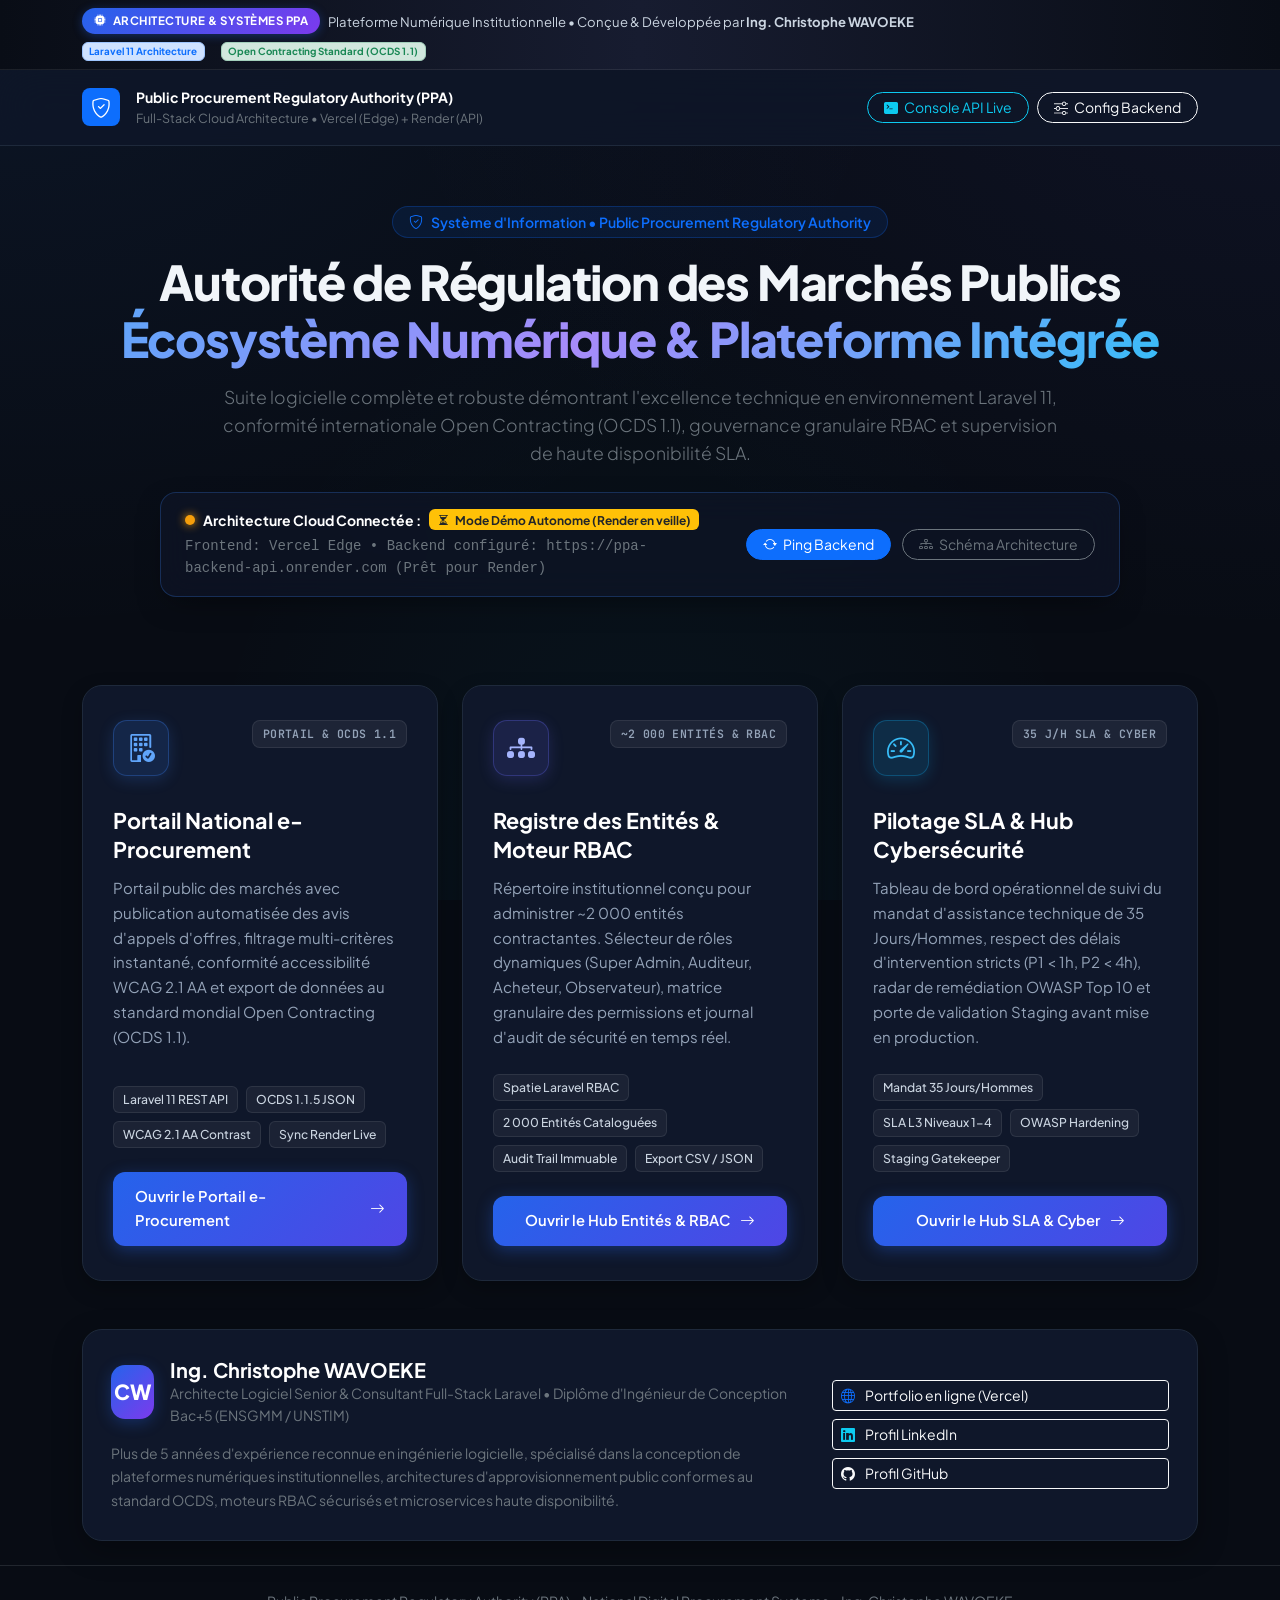
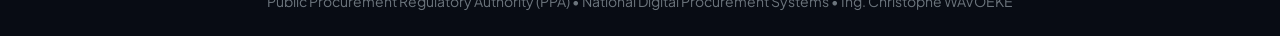
==== commit af0e71a4: "chore: remove all donor and tender references for sober institutional presentation" ====
--- a/index.html
+++ b/index.html
@@ -275,7 +275,7 @@
       border: 1px solid rgba(255, 255, 255, 0.08);
     }
 
-    /* Candidate Profile Box */
+    /* Lead Architect Profile Box */
     .author-card {
       background: #0f172a;
       border: 1px solid #1e293b;
@@ -313,9 +313,9 @@
   <div class="poc-banner py-2 px-3">
     <div class="container d-flex flex-wrap justify-content-between align-items-center gap-2">
       <div class="d-flex align-items-center gap-2">
-        <span class="poc-badge"><i class="bi bi-cpu-fill"></i> TECHNICAL SUITE SHOWCASE</span>
+        <span class="poc-badge"><i class="bi bi-cpu-fill"></i> ARCHITECTURE & SYSTÈMES PPA</span>
         <span>
-          Démonstrateur sur-mesure conçu par <strong>Ing. Christophe WAVOEKE</strong> pour <strong>Expertise France (Réf. 2026/LEIWDPPA/16475)</strong>
+          Plateforme Numérique Institutionnelle &bull; Conçue & Développée par <strong>Ing. Christophe WAVOEKE</strong>
         </span>
       </div>
       <div class="d-flex align-items-center gap-3">
@@ -353,14 +353,14 @@
   <header class="hero-container text-center">
     <div class="container">
       <div class="d-inline-flex align-items-center gap-2 px-3 py-1 mb-3 rounded-pill bg-primary bg-opacity-10 text-primary border border-primary border-opacity-25 small fw-semibold">
-        <i class="bi bi-stars"></i> Démonstrateur Technique Full-Stack &bull; Assistance Technique Laravel Expert
+        <i class="bi bi-shield-check"></i> Système d'Information &bull; Public Procurement Regulatory Authority
       </div>
       <h1 class="hero-title mb-3">
         Autorité de Régulation des Marchés Publics<br>
-        <span class="hero-gradient-text">Suite de Démonstrateurs Fonctionnels</span>
+        <span class="hero-gradient-text">Écosystème Numérique & Plateforme Intégrée</span>
       </h1>
       <p class="text-secondary lead mx-auto mb-4" style="max-width: 840px; font-size: 1.1rem;">
-        Prototype complet et opérationnel conçu dès publication de l'avis de recrutement pour prouver la parfaite maîtrise technique de l'architecture Laravel 11, du standard international OCDS, de la gouvernance RBAC et des SLA d'assistance technique.
+        Suite logicielle complète et robuste démontrant l'excellence technique en environnement Laravel 11, conformité internationale Open Contracting (OCDS 1.1), gouvernance granulaire RBAC et supervision de haute disponibilité SLA.
       </p>
 
       <!-- Cloud Architecture & Live Health Status Bar -->
@@ -485,7 +485,7 @@
 
     </div>
 
-    <!-- Candidate Summary Banner -->
+    <!-- Lead Architect Profile Box -->
     <div class="author-card">
       <div class="row align-items-center g-4">
         <div class="col-lg-8">
@@ -495,11 +495,11 @@
             </div>
             <div>
               <h3 class="h5 fw-bold text-white mb-0">Ing. Christophe WAVOEKE</h3>
-              <div class="small text-secondary">Expert Senior Laravel & Architecte Web Full-Stack &bull; Diplôme d'Ingénieur de Conception Bac+5 (ENSGMM / UNSTIM)</div>
+              <div class="small text-secondary">Architecte Logiciel Senior & Consultant Full-Stack Laravel &bull; Diplôme d'Ingénieur de Conception Bac+5 (ENSGMM / UNSTIM)</div>
             </div>
           </div>
           <p class="text-secondary small mb-0 mt-3" style="line-height: 1.65;">
-            Candidat pour la mission d'Assistance Technique <strong>Laravel Expert in Web Development (Réf. 2026/LEIWDPPA/16475)</strong> financée par l'Union Européenne et mise en œuvre par Expertise France. Plus de 5 années d'expérience en ingénierie logicielle pour des plateformes d'envergure institutionnelle, systèmes de facturation et d'approvisionnement public.
+            Plus de 5 années d'expérience reconnue en ingénierie logicielle, spécialisé dans la conception de plateformes numériques institutionnelles, architectures d'approvisionnement public conformes au standard OCDS, moteurs RBAC sécurisés et microservices haute disponibilité.
           </p>
         </div>
         <div class="col-lg-4 text-lg-end">
@@ -613,7 +613,7 @@
   <!-- Footer -->
   <footer class="border-top border-secondary border-opacity-25 py-4 text-center text-secondary small">
     <div class="container">
-      PPA Technical Demonstrator Suite &bull; Tailored for Expertise France &bull; Ing. Christophe WAVOEKE
+      Public Procurement Regulatory Authority (PPA) &bull; National Digital Procurement Systems &bull; Ing. Christophe WAVOEKE
     </div>
   </footer>
 
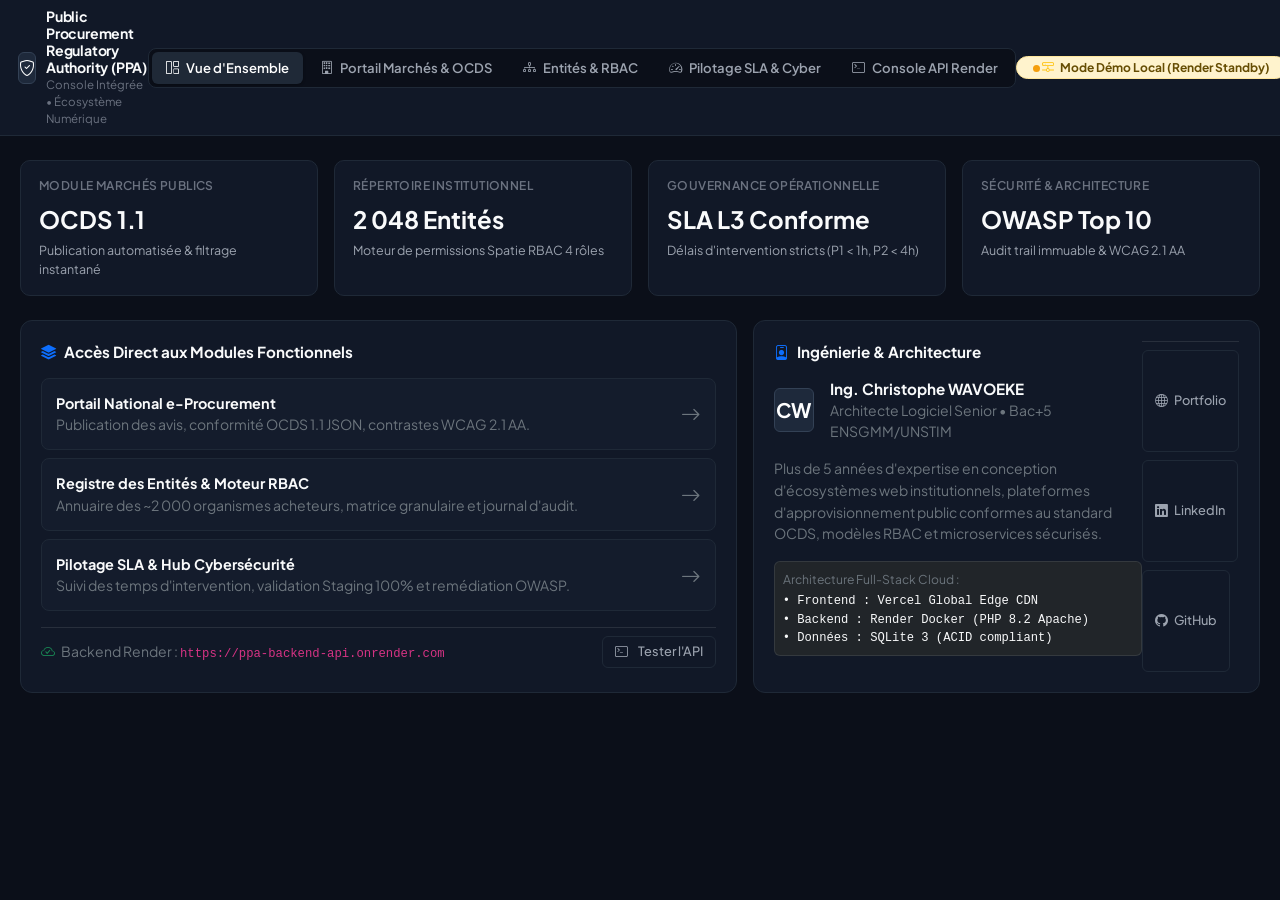
==== commit b3be15d5: "feat: implement sober factorized workspace console with zero unnecessary scrolling" ====
--- a/index.html
+++ b/index.html
@@ -3,12 +3,12 @@
 <head>
   <meta charset="UTF-8">
   <meta name="viewport" content="width=device-width, initial-scale=1.0">
-  <title>PPA Technical Demonstrators Suite — Ing. Christophe WAVOEKE</title>
+  <title>PPA Digital Platform Suite — Ing. Christophe WAVOEKE</title>
   
   <!-- Premium Fonts: Plus Jakarta Sans & JetBrains Mono -->
   <link rel="preconnect" href="https://fonts.googleapis.com">
   <link rel="preconnect" href="https://fonts.gstatic.com" crossorigin>
-  <link href="https://fonts.googleapis.com/css2?family=JetBrains+Mono:wght@400;500;600;700&family=Plus+Jakarta+Sans:wght@300;400;500;600;700;800&display=swap" rel="stylesheet">
+  <link href="https://fonts.googleapis.com/css2?family=JetBrains+Mono:wght@400;500;600&family=Plus+Jakarta+Sans:wght@400;500;600;700&display=swap" rel="stylesheet">
   
   <!-- Bootstrap 5.3 CSS -->
   <link href="https://cdn.jsdelivr.net/npm/bootstrap@5.3.3/dist/css/bootstrap.min.css" rel="stylesheet">
@@ -19,603 +19,577 @@
     :root {
       --font-main: 'Plus Jakarta Sans', -apple-system, BlinkMacSystemFont, "Segoe UI", Roboto, sans-serif;
       --font-mono: 'JetBrains Mono', monospace;
-      --bg-dark: #080c14;
-      --card-dark: #0f172a;
-      --card-hover: #131d33;
-      --border-dark: #1e293b;
-      --border-glow: rgba(59, 130, 246, 0.4);
-      --brand-blue: #3b82f6;
-      --brand-indigo: #6366f1;
-      --accent-cyan: #06b6d4;
-      --accent-emerald: #10b981;
-      --accent-amber: #f59e0b;
-    }
+      
+      /* Palette sobre et épurée (Monochrome & Bleu corporate unique) */
+      --bg-main: #0b0f19;
+      --surface-1: #111827;
+      --surface-2: #1f2937;
+      --border-subtle: #1f2937;
+      --border-focus: #374151;
+      
+      --text-white: #f9fafb;
+      --text-muted: #9ca3af;
+      --text-subtle: #6b7280;
+      
+      --accent-blue: #2563eb;
+      --accent-blue-hover: #1d4ed8;
+      --accent-green: #10b981;
+    }
+
+    * { box-sizing: border-box; }
 
     body {
       font-family: var(--font-main);
-      background-color: var(--bg-dark);
-      color: #f1f5f9;
-      line-height: 1.6;
+      background-color: var(--bg-main);
+      color: var(--text-white);
+      line-height: 1.5;
       -webkit-font-smoothing: antialiased;
+      margin: 0;
+      padding: 0;
       min-height: 100vh;
       display: flex;
       flex-direction: column;
-      background-image: 
-        radial-gradient(at 0% 0%, rgba(59, 130, 246, 0.08) 0px, transparent 50%),
-        radial-gradient(at 100% 0%, rgba(99, 102, 241, 0.08) 0px, transparent 50%),
-        radial-gradient(at 50% 100%, rgba(6, 182, 212, 0.05) 0px, transparent 50%);
-      background-attachment: fixed;
-    }
-
-    /* Proof of Concept Bar */
-    .poc-banner {
-      background: linear-gradient(90deg, #090d16 0%, #171c30 50%, #090d16 100%);
-      border-bottom: 1px solid rgba(255, 255, 255, 0.08);
-      color: #cbd5e1;
-      font-size: 0.82rem;
-    }
-
-    .poc-badge {
-      background: linear-gradient(135deg, #2563eb 0%, #7c3aed 100%);
-      color: #ffffff;
-      font-weight: 700;
-      font-size: 0.72rem;
-      padding: 4px 12px;
-      border-radius: 9999px;
-      display: inline-flex;
-      align-items: center;
-      gap: 6px;
-      box-shadow: 0 2px 10px rgba(37, 99, 235, 0.35);
-      letter-spacing: 0.5px;
-    }
-
-    /* Top Glass Navbar */
-    .top-nav {
-      background: rgba(15, 23, 42, 0.75);
-      backdrop-filter: blur(20px);
-      -webkit-backdrop-filter: blur(20px);
-      border-bottom: 1px solid var(--border-dark);
+      overflow-x: hidden;
+    }
+
+    /* Top Executive Header (Ultra-compact 54px) */
+    .exec-header {
+      background: var(--surface-1);
+      border-bottom: 1px solid var(--border-subtle);
+      padding: 8px 18px;
+      display: flex;
+      justify-content: space-between;
+      align-items: center;
+      min-height: 54px;
       position: sticky;
       top: 0;
-      z-index: 1020;
-    }
-
-    /* Hero */
-    .hero-container {
-      position: relative;
-      padding: 60px 0 40px 0;
-    }
-
-    .hero-title {
-      font-weight: 800;
-      font-size: 3rem;
-      letter-spacing: -1.2px;
-      line-height: 1.18;
-    }
-
-    @media (max-width: 768px) {
-      .hero-title { font-size: 2.1rem; }
-    }
-
-    .hero-gradient-text {
-      background: linear-gradient(135deg, #60a5fa 0%, #a78bfa 45%, #38bdf8 100%);
-      -webkit-background-clip: text;
-      -webkit-text-fill-color: transparent;
-    }
-
-    /* Fullstack Live Architecture Bar */
-    .fullstack-bar {
-      background: rgba(15, 23, 42, 0.6);
-      border: 1px solid rgba(59, 130, 246, 0.25);
-      border-radius: 16px;
-      backdrop-filter: blur(16px);
-      padding: 16px 24px;
-      box-shadow: 0 10px 30px -10px rgba(0, 0, 0, 0.5);
-    }
-
-    .pulse-dot {
+      z-index: 1040;
+    }
+
+    .brand-group {
+      display: flex;
+      align-items: center;
+      gap: 10px;
+    }
+
+    .brand-mark {
+      width: 32px;
+      height: 32px;
+      border-radius: 6px;
+      background: #1e293b;
+      border: 1px solid #334155;
+      color: #ffffff;
+      display: flex;
+      align-items: center;
+      justify-content: center;
+      font-size: 1rem;
+    }
+
+    .brand-titles {
+      display: flex;
+      flex-direction: column;
+    }
+
+    .brand-main {
+      font-size: 0.88rem;
+      font-weight: 700;
+      color: var(--text-white);
+      letter-spacing: -0.2px;
+      line-height: 1.2;
+    }
+
+    .brand-sub {
+      font-size: 0.72rem;
+      color: var(--text-subtle);
+    }
+
+    /* Factorized Segmented Navigation Tabs */
+    .tab-navigator {
+      display: flex;
+      background: #0b0f19;
+      border: 1px solid var(--border-subtle);
+      border-radius: 8px;
+      padding: 3px;
+      gap: 3px;
+    }
+
+    .tab-btn {
+      background: transparent;
+      border: none;
+      color: var(--text-muted);
+      font-size: 0.82rem;
+      font-weight: 600;
+      padding: 6px 14px;
+      border-radius: 6px;
+      display: inline-flex;
+      align-items: center;
+      gap: 7px;
+      cursor: pointer;
+      transition: all 0.15s ease;
+      white-space: nowrap;
+    }
+
+    .tab-btn:hover {
+      color: var(--text-white);
+      background: rgba(255, 255, 255, 0.04);
+    }
+
+    .tab-btn.active {
+      background: var(--surface-2);
+      color: #ffffff;
+      box-shadow: 0 1px 3px rgba(0, 0, 0, 0.3);
+    }
+
+    /* Status Pill */
+    .status-pill {
+      background: #111827;
+      border: 1px solid var(--border-subtle);
+      border-radius: 9999px;
+      padding: 4px 12px;
+      font-size: 0.76rem;
+      color: var(--text-muted);
+      display: inline-flex;
+      align-items: center;
+      gap: 6px;
+      cursor: pointer;
+    }
+
+    .dot-online {
+      width: 7px;
+      height: 7px;
+      border-radius: 50%;
+      background: var(--accent-green);
       display: inline-block;
-      width: 10px;
-      height: 10px;
-      border-radius: 50%;
-      background-color: #10b981;
-      box-shadow: 0 0 10px #10b981;
-      animation: pulseAnimation 2s infinite;
-    }
-
-    .pulse-dot.standby {
-      background-color: #f59e0b;
-      box-shadow: 0 0 10px #f59e0b;
-    }
-
-    @keyframes pulseAnimation {
-      0% { transform: scale(0.95); opacity: 0.8; }
-      50% { transform: scale(1.2); opacity: 1; }
-      100% { transform: scale(0.95); opacity: 0.8; }
-    }
-
-    /* Project Cards */
-    .project-card {
-      background: var(--card-dark);
-      border: 1px solid var(--border-dark);
-      border-radius: 20px;
-      padding: 34px 30px;
-      transition: all 0.3s cubic-bezier(0.16, 1, 0.3, 1);
-      height: 100%;
+    }
+
+    /* Workspace Content Area */
+    .workspace-area {
+      flex: 1;
       display: flex;
       flex-direction: column;
       position: relative;
-      overflow: hidden;
-      box-shadow: 0 8px 20px rgba(0, 0, 0, 0.25);
-    }
-
-    .project-card::before {
-      content: "";
-      position: absolute;
-      top: 0;
-      left: 0;
-      right: 0;
-      height: 3px;
-      background: linear-gradient(90deg, #3b82f6, #8b5cf6, #06b6d4);
-      opacity: 0;
-      transition: opacity 0.3s ease;
-    }
-
-    .project-card:hover {
-      background: var(--card-hover);
-      border-color: rgba(99, 102, 241, 0.5);
-      transform: translateY(-6px);
-      box-shadow: 0 25px 35px -10px rgba(0, 0, 0, 0.5), 0 0 25px rgba(59, 130, 246, 0.2);
-    }
-
-    .project-card:hover::before {
-      opacity: 1;
-    }
-
-    .project-icon-box {
-      width: 56px;
-      height: 56px;
-      border-radius: 14px;
-      display: flex;
-      align-items: center;
-      justify-content: center;
-      font-size: 1.75rem;
-      margin-bottom: 22px;
-      transition: transform 0.3s ease;
-    }
-
-    .project-card:hover .project-icon-box {
-      transform: scale(1.08);
-    }
-
-    .icon-box-1 {
-      background: rgba(59, 130, 246, 0.15);
-      color: #60a5fa;
-      border: 1px solid rgba(59, 130, 246, 0.3);
-      box-shadow: 0 4px 15px rgba(59, 130, 246, 0.2);
-    }
-
-    .icon-box-2 {
-      background: rgba(99, 102, 241, 0.15);
-      color: #a5b4fc;
-      border: 1px solid rgba(99, 102, 241, 0.3);
-      box-shadow: 0 4px 15px rgba(99, 102, 241, 0.2);
-    }
-
-    .icon-box-3 {
-      background: rgba(14, 165, 233, 0.15);
-      color: #38bdf8;
-      border: 1px solid rgba(14, 165, 233, 0.3);
-      box-shadow: 0 4px 15px rgba(14, 165, 233, 0.2);
-    }
-
-    .project-badge-tag {
+    }
+
+    .tab-pane-content {
+      display: none;
+      height: 100%;
+      width: 100%;
+    }
+
+    .tab-pane-content.active {
+      display: block;
+    }
+
+    /* Embedded Module Iframe Container (Full-height without external scroll) */
+    .iframe-wrapper {
+      width: 100%;
+      height: calc(100vh - 96px);
+      position: relative;
+      background: #ffffff;
+    }
+
+    .module-toolbar {
+      background: var(--surface-1);
+      border-bottom: 1px solid var(--border-subtle);
+      padding: 6px 16px;
+      display: flex;
+      justify-content: space-between;
+      align-items: center;
+      font-size: 0.78rem;
+      color: var(--text-muted);
+      height: 38px;
+    }
+
+    .module-iframe {
+      width: 100%;
+      height: calc(100vh - 96px - 38px);
+      border: none;
+      display: block;
+    }
+
+    /* Overview Dashboard (Dense, Single-Screen) */
+    .overview-container {
+      max-width: 1280px;
+      margin: 0 auto;
+      padding: 24px 20px;
+      height: 100%;
+    }
+
+    .kpi-card-sober {
+      background: var(--surface-1);
+      border: 1px solid var(--border-subtle);
+      border-radius: 10px;
+      padding: 16px 18px;
+      height: 100%;
+      transition: border-color 0.15s ease;
+    }
+
+    .kpi-card-sober:hover {
+      border-color: var(--border-focus);
+    }
+
+    .kpi-title-sober {
+      font-size: 0.75rem;
+      font-weight: 600;
+      color: var(--text-subtle);
+      text-transform: uppercase;
+      letter-spacing: 0.4px;
+      margin-bottom: 6px;
+    }
+
+    .kpi-value-sober {
+      font-size: 1.5rem;
+      font-weight: 700;
+      color: var(--text-white);
+      margin-bottom: 4px;
+    }
+
+    .kpi-sub-sober {
+      font-size: 0.78rem;
+      color: var(--text-muted);
+    }
+
+    /* Section Card */
+    .panel-card {
+      background: var(--surface-1);
+      border: 1px solid var(--border-subtle);
+      border-radius: 12px;
+      padding: 20px;
+    }
+
+    .panel-title {
+      font-size: 0.95rem;
+      font-weight: 700;
+      color: var(--text-white);
+      margin-bottom: 14px;
+      display: flex;
+      align-items: center;
+      gap: 8px;
+    }
+
+    .module-card-link {
+      background: #141c2c;
+      border: 1px solid var(--border-subtle);
+      border-radius: 8px;
+      padding: 14px;
+      display: flex;
+      justify-content: space-between;
+      align-items: center;
+      cursor: pointer;
+      transition: all 0.15s ease;
+      color: var(--text-white);
+      text-decoration: none;
+    }
+
+    .module-card-link:hover {
+      border-color: var(--accent-blue);
+      background: #172238;
+      color: #ffffff;
+      transform: translateY(-1px);
+    }
+
+    /* Sober Button */
+    .btn-sober {
+      background: var(--accent-blue);
+      color: #ffffff;
+      font-size: 0.8rem;
+      font-weight: 600;
+      border: none;
+      border-radius: 6px;
+      padding: 6px 12px;
+      display: inline-flex;
+      align-items: center;
+      gap: 6px;
+      text-decoration: none;
+      transition: background 0.15s ease;
+    }
+
+    .btn-sober:hover {
+      background: var(--accent-blue-hover);
+      color: #ffffff;
+    }
+
+    .btn-sober-outline {
+      background: transparent;
+      color: var(--text-muted);
+      border: 1px solid var(--border-subtle);
+      font-size: 0.8rem;
+      font-weight: 500;
+      border-radius: 6px;
+      padding: 5px 12px;
+      display: inline-flex;
+      align-items: center;
+      gap: 6px;
+      text-decoration: none;
+      transition: all 0.15s ease;
+    }
+
+    .btn-sober-outline:hover {
+      border-color: var(--border-focus);
+      color: var(--text-white);
+    }
+
+    /* Terminal Console */
+    .terminal-box {
+      background: #080c14;
+      border: 1px solid var(--border-subtle);
+      border-radius: 8px;
+      padding: 14px;
       font-family: var(--font-mono);
-      font-size: 0.72rem;
-      font-weight: 600;
-      padding: 4px 10px;
-      border-radius: 8px;
-      background: rgba(255, 255, 255, 0.06);
-      color: #94a3b8;
-      border: 1px solid rgba(255, 255, 255, 0.08);
-      letter-spacing: 0.4px;
-    }
-
-    .project-card-title {
-      font-weight: 700;
-      font-size: 1.35rem;
-      margin-top: 8px;
-      margin-bottom: 12px;
-      color: #ffffff;
-      line-height: 1.35;
-    }
-
-    .project-card-desc {
-      color: #94a3b8;
-      font-size: 0.94rem;
-      line-height: 1.65;
-      margin-bottom: 24px;
-      flex-grow: 1;
-    }
-
-    /* Buttons */
-    .btn-launch {
-      background: linear-gradient(135deg, #2563eb 0%, #4f46e5 100%);
-      color: #ffffff;
-      border: none;
-      font-weight: 600;
-      font-size: 0.92rem;
-      border-radius: 12px;
-      padding: 13px 22px;
-      display: inline-flex;
-      align-items: center;
-      justify-content: center;
-      gap: 10px;
-      box-shadow: 0 4px 16px rgba(37, 99, 235, 0.35);
-      transition: all 0.25s ease;
-      text-decoration: none;
-      width: 100%;
-    }
-
-    .btn-launch:hover {
-      background: linear-gradient(135deg, #1d4ed8 0%, #4338ca 100%);
-      color: #ffffff;
-      transform: translateY(-2px);
-      box-shadow: 0 8px 24px rgba(37, 99, 235, 0.5);
-    }
-
-    /* Feature tags */
-    .tech-tag {
-      font-size: 0.76rem;
-      font-weight: 500;
-      padding: 3px 9px;
-      border-radius: 6px;
-      background: rgba(255, 255, 255, 0.05);
-      color: #cbd5e1;
-      border: 1px solid rgba(255, 255, 255, 0.08);
-    }
-
-    /* Lead Architect Profile Box */
-    .author-card {
-      background: #0f172a;
-      border: 1px solid #1e293b;
-      border-radius: 20px;
-      padding: 28px;
-      box-shadow: 0 10px 30px rgba(0, 0, 0, 0.3);
-    }
-
-    .avatar-box {
-      width: 54px;
-      height: 54px;
-      border-radius: 14px;
-      background: linear-gradient(135deg, #2563eb 0%, #7c3aed 100%);
-      color: white;
-      font-weight: 800;
-      font-size: 1.3rem;
-      display: flex;
-      align-items: center;
-      justify-content: center;
-      box-shadow: 0 4px 15px rgba(37, 99, 235, 0.3);
-    }
-
-    /* Modal Dark Theme */
-    .modal-dark .modal-content {
-      background: #0f172a;
-      border: 1px solid #1e293b;
-      color: #f1f5f9;
-      border-radius: 18px;
+      font-size: 0.78rem;
+      color: #a7f3d0;
+      max-height: 480px;
+      overflow-y: auto;
     }
   </style>
 </head>
 <body>
 
-  <!-- Top Proof-of-Concept Banner -->
-  <div class="poc-banner py-2 px-3">
-    <div class="container d-flex flex-wrap justify-content-between align-items-center gap-2">
-      <div class="d-flex align-items-center gap-2">
-        <span class="poc-badge"><i class="bi bi-cpu-fill"></i> ARCHITECTURE & SYSTÈMES PPA</span>
-        <span>
-          Plateforme Numérique Institutionnelle &bull; Conçue & Développée par <strong>Ing. Christophe WAVOEKE</strong>
-        </span>
-      </div>
-      <div class="d-flex align-items-center gap-3">
-        <span class="badge bg-primary-subtle text-primary border border-primary-subtle">Laravel 11 Architecture</span>
-        <span class="badge bg-success-subtle text-success border border-success-subtle">Open Contracting Standard (OCDS 1.1)</span>
+  <!-- Top Executive Cockpit Bar (Factorisé) -->
+  <header class="exec-header">
+    <div class="brand-group">
+      <div class="brand-mark">
+        <i class="bi bi-shield-check"></i>
+      </div>
+      <div class="brand-titles">
+        <span class="brand-main">Public Procurement Regulatory Authority (PPA)</span>
+        <span class="brand-sub">Console Intégrée &bull; Écosystème Numérique</span>
       </div>
     </div>
-  </div>
-
-  <!-- Main Sticky Nav -->
-  <nav class="top-nav py-3">
-    <div class="container d-flex justify-content-between align-items-center">
-      <div class="d-flex align-items-center gap-3">
-        <div class="bg-primary text-white rounded-3 p-2 d-flex align-items-center justify-content-center" style="width: 38px; height: 38px;">
-          <i class="bi bi-shield-check fs-5"></i>
+
+    <!-- Factorized Tabs Controller -->
+    <nav class="tab-navigator" role="tablist">
+      <button class="tab-btn active" onclick="switchModuleTab('tab-overview', this)">
+        <i class="bi bi-grid-1x2"></i> Vue d'Ensemble
+      </button>
+      <button class="tab-btn" onclick="switchModuleTab('tab-portal', this)">
+        <i class="bi bi-building"></i> Portail Marchés & OCDS
+      </button>
+      <button class="tab-btn" onclick="switchModuleTab('tab-entities', this)">
+        <i class="bi bi-diagram-3"></i> Entités & RBAC
+      </button>
+      <button class="tab-btn" onclick="switchModuleTab('tab-sla', this)">
+        <i class="bi bi-speedometer2"></i> Pilotage SLA & Cyber
+      </button>
+      <button class="tab-btn" onclick="switchModuleTab('tab-api', this)">
+        <i class="bi bi-terminal"></i> Console API Render
+      </button>
+    </nav>
+
+    <!-- Cloud Status & Author Info -->
+    <div class="d-flex align-items-center gap-3">
+      <div class="status-pill" id="backend-status-pill" onclick="showBackendConfigModal()" title="Vérifier la connectivité API">
+        <span class="dot-online" id="status-dot"></span>
+        <span id="backend-status-text">Render API: En direct</span>
+      </div>
+      <div class="d-none d-md-block text-end" style="line-height: 1.2;">
+        <div style="font-size: 0.8rem; font-weight: 600;">Ing. Christophe WAVOEKE</div>
+        <div style="font-size: 0.7rem; color: var(--text-subtle);">Architecte Logiciel</div>
+      </div>
+    </div>
+  </header>
+
+  <!-- Workspace Viewport Area -->
+  <main class="workspace-area">
+
+    <!-- 1. VUE D'ENSEMBLE FACTORISÉE (Single Screen, Zéro Scroll Inutile) -->
+    <section id="tab-overview" class="tab-pane-content active">
+      <div class="overview-container">
+        
+        <!-- 4 KPI Metrics Row (Sobre & Épuré) -->
+        <div class="row g-3 mb-4">
+          <div class="col-md-3">
+            <div class="kpi-card-sober">
+              <div class="kpi-title-sober">Module Marchés Publics</div>
+              <div class="kpi-value-sober">OCDS 1.1</div>
+              <div class="kpi-sub-sober">Publication automatisée & filtrage instantané</div>
+            </div>
+          </div>
+          <div class="col-md-3">
+            <div class="kpi-card-sober">
+              <div class="kpi-title-sober">Répertoire Institutionnel</div>
+              <div class="kpi-value-sober">2 048 Entités</div>
+              <div class="kpi-sub-sober">Moteur de permissions Spatie RBAC 4 rôles</div>
+            </div>
+          </div>
+          <div class="col-md-3">
+            <div class="kpi-card-sober">
+              <div class="kpi-title-sober">Gouvernance Opérationnelle</div>
+              <div class="kpi-value-sober">SLA L3 Conforme</div>
+              <div class="kpi-sub-sober">Délais d'intervention stricts (P1 &lt; 1h, P2 &lt; 4h)</div>
+            </div>
+          </div>
+          <div class="col-md-3">
+            <div class="kpi-card-sober">
+              <div class="kpi-title-sober">Sécurité & Architecture</div>
+              <div class="kpi-value-sober">OWASP Top 10</div>
+              <div class="kpi-sub-sober">Audit trail immuable & WCAG 2.1 AA</div>
+            </div>
+          </div>
         </div>
-        <div>
-          <div class="fw-bold text-white small mb-0">Public Procurement Regulatory Authority (PPA)</div>
-          <div class="text-secondary" style="font-size: 0.78rem;">Full-Stack Cloud Architecture &bull; Vercel (Edge) + Render (API)</div>
-        </div>
-      </div>
-
-      <div class="d-flex align-items-center gap-2">
-        <button class="btn btn-sm btn-outline-info rounded-pill px-3 py-1" onclick="openApiConsoleModal()">
-          <i class="bi bi-terminal-fill me-1"></i> Console API Live
-        </button>
-        <button class="btn btn-sm btn-outline-light rounded-pill px-3 py-1" onclick="showBackendConfigModal()">
-          <i class="bi bi-sliders me-1"></i> Config Backend
-        </button>
-      </div>
-    </div>
-  </nav>
-
-  <!-- Hero Section -->
-  <header class="hero-container text-center">
-    <div class="container">
-      <div class="d-inline-flex align-items-center gap-2 px-3 py-1 mb-3 rounded-pill bg-primary bg-opacity-10 text-primary border border-primary border-opacity-25 small fw-semibold">
-        <i class="bi bi-shield-check"></i> Système d'Information &bull; Public Procurement Regulatory Authority
-      </div>
-      <h1 class="hero-title mb-3">
-        Autorité de Régulation des Marchés Publics<br>
-        <span class="hero-gradient-text">Écosystème Numérique & Plateforme Intégrée</span>
-      </h1>
-      <p class="text-secondary lead mx-auto mb-4" style="max-width: 840px; font-size: 1.1rem;">
-        Suite logicielle complète et robuste démontrant l'excellence technique en environnement Laravel 11, conformité internationale Open Contracting (OCDS 1.1), gouvernance granulaire RBAC et supervision de haute disponibilité SLA.
-      </p>
-
-      <!-- Cloud Architecture & Live Health Status Bar -->
-      <div class="mx-auto my-4" style="max-width: 960px;">
-        <div class="fullstack-bar">
-          <div class="row align-items-center g-3 text-start">
-            <div class="col-lg-7">
-              <div class="d-flex align-items-center gap-2 mb-1">
-                <span class="pulse-dot" id="live-pulse"></span>
-                <strong class="text-white small" id="live-arch-title">Architecture Cloud Connectée :</strong>
-                <span id="live-backend-badge" class="badge bg-secondary small">Vérification en cours...</span>
+
+        <!-- 2 Columns Layout: Direct Modules Access & Architect Profile -->
+        <div class="row g-3">
+          
+          <!-- Left: 3 Functional Modules Access -->
+          <div class="col-lg-7">
+            <div class="panel-card h-100">
+              <div class="panel-title">
+                <i class="bi bi-stack text-primary"></i> Accès Direct aux Modules Fonctionnels
               </div>
-              <div class="small text-secondary font-monospace" id="live-backend-url-display">
-                Frontend: Vercel Global Edge &bull; Backend: Render Cloud Docker (PHP 8.2 / SQLite)
+              <div class="d-flex flex-column gap-2 mb-3">
+                <div class="module-card-link" onclick="switchModuleTabByName('tab-portal')">
+                  <div>
+                    <div class="fw-bold" style="font-size: 0.9rem;">Portail National e-Procurement</div>
+                    <div class="text-secondary small">Publication des avis, conformité OCDS 1.1 JSON, contrastes WCAG 2.1 AA.</div>
+                  </div>
+                  <i class="bi bi-arrow-right text-secondary fs-5"></i>
+                </div>
+
+                <div class="module-card-link" onclick="switchModuleTabByName('tab-entities')">
+                  <div>
+                    <div class="fw-bold" style="font-size: 0.9rem;">Registre des Entités & Moteur RBAC</div>
+                    <div class="text-secondary small">Annuaire des ~2 000 organismes acheteurs, matrice granulaire et journal d'audit.</div>
+                  </div>
+                  <i class="bi bi-arrow-right text-secondary fs-5"></i>
+                </div>
+
+                <div class="module-card-link" onclick="switchModuleTabByName('tab-sla')">
+                  <div>
+                    <div class="fw-bold" style="font-size: 0.9rem;">Pilotage SLA & Hub Cybersécurité</div>
+                    <div class="text-secondary small">Suivi des temps d'intervention, validation Staging 100% et remédiation OWASP.</div>
+                  </div>
+                  <i class="bi bi-arrow-right text-secondary fs-5"></i>
+                </div>
+              </div>
+
+              <div class="d-flex justify-content-between align-items-center pt-2 border-top border-secondary border-opacity-25">
+                <span class="small text-secondary">
+                  <i class="bi bi-cloud-check text-success me-1"></i> Backend Render : <code>https://ppa-backend-api.onrender.com</code>
+                </span>
+                <button class="btn-sober-outline" onclick="switchModuleTabByName('tab-api')">
+                  <i class="bi bi-terminal me-1"></i> Tester l'API
+                </button>
               </div>
             </div>
-            <div class="col-lg-5 text-lg-end">
-              <button class="btn btn-sm btn-primary rounded-pill px-3 py-1 me-2" onclick="pingCloudBackend()">
-                <i class="bi bi-arrow-repeat me-1" id="ping-spin"></i> Ping Backend
-              </button>
-              <button class="btn btn-sm btn-outline-secondary rounded-pill px-3 py-1" onclick="openArchModal()">
-                <i class="bi bi-diagram-3 me-1"></i> Schéma Architecture
-              </button>
-            </div>
-          </div>
-        </div>
-      </div>
-
-    </div>
-  </header>
-
-  <!-- 3 Showcase Projects Grid -->
-  <main class="container my-4 flex-grow-1">
-    <div class="row g-4 mb-5">
-      
-      <!-- Project 1 -->
-      <div class="col-lg-4">
-        <article class="project-card">
-          <div class="d-flex justify-content-between align-items-start">
-            <div class="project-icon-box icon-box-1">
-              <i class="bi bi-building-check"></i>
-            </div>
-            <span class="project-badge-tag">PORTAIL & OCDS 1.1</span>
-          </div>
-
-          <h2 class="project-card-title">Portail National e-Procurement</h2>
-          <p class="project-card-desc">
-            Portail public des marchés avec publication automatisée des avis d'appels d'offres, filtrage multi-critères instantané, conformité accessibilité WCAG 2.1 AA et export de données au standard mondial Open Contracting (OCDS 1.1).
-          </p>
-
-          <div class="d-flex flex-wrap gap-2 mb-4">
-            <span class="tech-tag">Laravel 11 REST API</span>
-            <span class="tech-tag">OCDS 1.1.5 JSON</span>
-            <span class="tech-tag">WCAG 2.1 AA Contrast</span>
-            <span class="tech-tag">Sync Render Live</span>
-          </div>
-
-          <a href="./projet-1/" class="btn-launch">
-            <span>Ouvrir le Portail e-Procurement</span>
-            <i class="bi bi-arrow-right"></i>
-          </a>
-        </article>
-      </div>
-
-      <!-- Project 2 -->
-      <div class="col-lg-4">
-        <article class="project-card">
-          <div class="d-flex justify-content-between align-items-start">
-            <div class="project-icon-box icon-box-2">
-              <i class="bi bi-diagram-3-fill"></i>
-            </div>
-            <span class="project-badge-tag">~2 000 ENTITÉS & RBAC</span>
-          </div>
-
-          <h2 class="project-card-title">Registre des Entités & Moteur RBAC</h2>
-          <p class="project-card-desc">
-            Répertoire institutionnel conçu pour administrer ~2 000 entités contractantes. Sélecteur de rôles dynamiques (Super Admin, Auditeur, Acheteur, Observateur), matrice granulaire des permissions et journal d'audit de sécurité en temps réel.
-          </p>
-
-          <div class="d-flex flex-wrap gap-2 mb-4">
-            <span class="tech-tag">Spatie Laravel RBAC</span>
-            <span class="tech-tag">2 000 Entités Cataloguées</span>
-            <span class="tech-tag">Audit Trail Immuable</span>
-            <span class="tech-tag">Export CSV / JSON</span>
-          </div>
-
-          <a href="./projet-2/" class="btn-launch">
-            <span>Ouvrir le Hub Entités & RBAC</span>
-            <i class="bi bi-arrow-right"></i>
-          </a>
-        </article>
-      </div>
-
-      <!-- Project 3 -->
-      <div class="col-lg-4">
-        <article class="project-card">
-          <div class="d-flex justify-content-between align-items-start">
-            <div class="project-icon-box icon-box-3">
-              <i class="bi bi-speedometer2"></i>
-            </div>
-            <span class="project-badge-tag">35 J/H SLA & CYBER</span>
-          </div>
-
-          <h2 class="project-card-title">Pilotage SLA & Hub Cybersécurité</h2>
-          <p class="project-card-desc">
-            Tableau de bord opérationnel de suivi du mandat d'assistance technique de 35 Jours/Hommes, respect des délais d'intervention stricts (P1 &lt; 1h, P2 &lt; 4h), radar de remédiation OWASP Top 10 et porte de validation Staging avant mise en production.
-          </p>
-
-          <div class="d-flex flex-wrap gap-2 mb-4">
-            <span class="tech-tag">Mandat 35 Jours/Hommes</span>
-            <span class="tech-tag">SLA L3 Niveaux 1-4</span>
-            <span class="tech-tag">OWASP Hardening</span>
-            <span class="tech-tag">Staging Gatekeeper</span>
-          </div>
-
-          <a href="./projet-3/" class="btn-launch">
-            <span>Ouvrir le Hub SLA & Cyber</span>
-            <i class="bi bi-arrow-right"></i>
-          </a>
-        </article>
-      </div>
-
-    </div>
-
-    <!-- Lead Architect Profile Box -->
-    <div class="author-card">
-      <div class="row align-items-center g-4">
-        <div class="col-lg-8">
-          <div class="d-flex align-items-center gap-3 mb-2">
-            <div class="avatar-box">
-              CW
-            </div>
-            <div>
-              <h3 class="h5 fw-bold text-white mb-0">Ing. Christophe WAVOEKE</h3>
-              <div class="small text-secondary">Architecte Logiciel Senior & Consultant Full-Stack Laravel &bull; Diplôme d'Ingénieur de Conception Bac+5 (ENSGMM / UNSTIM)</div>
-            </div>
-          </div>
-          <p class="text-secondary small mb-0 mt-3" style="line-height: 1.65;">
-            Plus de 5 années d'expérience reconnue en ingénierie logicielle, spécialisé dans la conception de plateformes numériques institutionnelles, architectures d'approvisionnement public conformes au standard OCDS, moteurs RBAC sécurisés et microservices haute disponibilité.
-          </p>
-        </div>
-        <div class="col-lg-4 text-lg-end">
-          <div class="d-flex flex-column gap-2">
-            <a href="https://christopher-portofolio.vercel.app/" target="_blank" class="btn btn-outline-light btn-sm text-start">
-              <i class="bi bi-globe me-2 text-primary"></i> Portfolio en ligne (Vercel)
-            </a>
-            <a href="https://www.linkedin.com/in/christophe-wavoeke-ba0b04249" target="_blank" class="btn btn-outline-light btn-sm text-start">
-              <i class="bi bi-linkedin me-2 text-info"></i> Profil LinkedIn
-            </a>
-            <a href="https://github.com/ChristopheAnderson" target="_blank" class="btn btn-outline-light btn-sm text-start">
-              <i class="bi bi-github me-2 text-light"></i> Profil GitHub
-            </a>
-          </div>
-        </div>
-      </div>
-    </div>
-  </main>
-
-  <!-- Interactive Live API Console Modal -->
-  <div class="modal fade modal-dark" id="apiConsoleModal" tabindex="-1" aria-labelledby="apiConsoleModalLabel" aria-hidden="true">
-    <div class="modal-dialog modal-lg modal-dialog-centered modal-dialog-scrollable">
-      <div class="modal-content">
-        <div class="modal-header border-bottom border-secondary border-opacity-25 py-3">
-          <h5 class="modal-title h6 fw-bold d-flex align-items-center gap-2" id="apiConsoleModalLabel">
-            <i class="bi bi-terminal-fill text-info"></i> Console d'Exploration API REST en Direct (Render Cloud)
-          </h5>
-          <button type="button" class="btn-close btn-close-white" data-bs-dismiss="modal" aria-label="Close"></button>
-        </div>
-        <div class="modal-body p-4">
-          <div class="d-flex flex-wrap gap-2 mb-3">
-            <button class="btn btn-sm btn-outline-primary" onclick="testEndpoint('/api/v1/health')">GET /api/v1/health</button>
-            <button class="btn btn-sm btn-outline-success" onclick="testEndpoint('/api/v1/tenders')">GET /api/v1/tenders</button>
-            <button class="btn btn-sm btn-outline-info" onclick="testEndpoint('/api/v1/entities')">GET /api/v1/entities</button>
-            <button class="btn btn-sm btn-outline-warning" onclick="testEndpoint('/api/v1/sla/incidents')">GET /api/v1/sla/incidents</button>
-            <button class="btn btn-sm btn-outline-secondary" onclick="testEndpoint('/api/v1/owasp-metrics')">GET /api/v1/owasp-metrics</button>
-          </div>
-
-          <div class="d-flex justify-content-between align-items-center mb-2">
-            <span class="small text-secondary font-monospace" id="console-url-called">URL appelée : En attente...</span>
-            <span class="badge bg-dark border border-secondary text-light small" id="console-status-pill">HTTP 200</span>
-          </div>
-
-          <pre class="p-3 rounded bg-dark border border-secondary border-opacity-25 font-monospace text-success small mb-0" style="max-height: 380px; overflow-y: auto;" id="console-json-output">// Cliquez sur un des boutons ci-dessus pour interroger en direct le backend déployé sur Render.</pre>
-        </div>
-        <div class="modal-footer border-top border-secondary border-opacity-25 py-3">
-          <span class="small text-secondary me-auto"><i class="bi bi-shield-check text-success"></i> CORS Enabled (Access-Control-Allow-Origin: *)</span>
-          <button type="button" class="btn btn-sm btn-secondary" data-bs-dismiss="modal">Fermer</button>
-        </div>
-      </div>
-    </div>
-  </div>
-
-  <!-- Architecture Diagram Modal -->
-  <div class="modal fade modal-dark" id="archModal" tabindex="-1" aria-labelledby="archModalLabel" aria-hidden="true">
-    <div class="modal-dialog modal-lg modal-dialog-centered">
-      <div class="modal-content">
-        <div class="modal-header border-bottom border-secondary border-opacity-25 py-3">
-          <h5 class="modal-title h6 fw-bold d-flex align-items-center gap-2" id="archModalLabel">
-            <i class="bi bi-diagram-3 text-primary"></i> Schéma d'Architecture Full-Stack Cloud
-          </h5>
-          <button type="button" class="btn-close btn-close-white" data-bs-dismiss="modal" aria-label="Close"></button>
-        </div>
-        <div class="modal-body p-4 text-center">
-          <div class="row g-3">
-            <div class="col-md-4">
-              <div class="p-3 rounded bg-dark border border-primary border-opacity-50 text-start h-100">
-                <div class="badge bg-primary mb-2">FRONTEND CLOUD</div>
-                <h6 class="fw-bold text-white mb-1"><i class="bi bi-triangle-fill text-warning me-1"></i> Vercel Edge</h6>
-                <p class="small text-secondary mb-2">Hébergement statique mondial ultra-rapide avec CDN mondial et SSL automatique.</p>
-                <ul class="small text-secondary ps-3 mb-0">
-                  <li>3 démonstrateurs PPA</li>
-                  <li>Client API universel</li>
-                  <li>WCAG 2.1 AA accessible</li>
-                </ul>
+          </div>
+
+          <!-- Right: Architecture & Architect Profile -->
+          <div class="col-lg-5">
+            <div class="panel-card h-100 d-flex flex-direction-column justify-content-between">
+              <div>
+                <div class="panel-title">
+                  <i class="bi bi-person-badge text-primary"></i> Ingénierie & Architecture
+                </div>
+                <div class="d-flex align-items-center gap-3 mb-3">
+                  <div class="brand-mark fs-5 fw-bold" style="width: 44px; height: 44px;">CW</div>
+                  <div>
+                    <div class="fw-bold" style="font-size: 0.95rem;">Ing. Christophe WAVOEKE</div>
+                    <div class="small text-secondary">Architecte Logiciel Senior &bull; Bac+5 ENSGMM/UNSTIM</div>
+                  </div>
+                </div>
+                <p class="small text-secondary mb-3" style="line-height: 1.55;">
+                  Plus de 5 années d'expertise en conception d'écosystèmes web institutionnels, plateformes d'approvisionnement public conformes au standard OCDS, modèles RBAC et microservices sécurisés.
+                </p>
+                <div class="p-2 rounded bg-dark border border-secondary border-opacity-25 mb-3" style="font-size: 0.76rem;">
+                  <div class="text-secondary mb-1">Architecture Full-Stack Cloud :</div>
+                  <div class="text-light font-monospace">&bull; Frontend : Vercel Global Edge CDN</div>
+                  <div class="text-light font-monospace">&bull; Backend : Render Docker (PHP 8.2 Apache)</div>
+                  <div class="text-light font-monospace">&bull; Données : SQLite 3 (ACID compliant)</div>
+                </div>
+              </div>
+
+              <div class="d-flex flex-wrap gap-2 pt-2 border-top border-secondary border-opacity-25">
+                <a href="https://christopher-portofolio.vercel.app/" target="_blank" class="btn-sober-outline">
+                  <i class="bi bi-globe"></i> Portfolio
+                </a>
+                <a href="https://www.linkedin.com/in/christophe-wavoeke-ba0b04249" target="_blank" class="btn-sober-outline">
+                  <i class="bi bi-linkedin"></i> LinkedIn
+                </a>
+                <a href="https://github.com/ChristopheAnderson" target="_blank" class="btn-sober-outline">
+                  <i class="bi bi-github"></i> GitHub
+                </a>
               </div>
             </div>
-            <div class="col-md-4">
-              <div class="p-3 rounded bg-dark border border-indigo border-opacity-50 text-start h-100">
-                <div class="badge bg-indigo mb-2">BACKEND API</div>
-                <h6 class="fw-bold text-white mb-1"><i class="bi bi-cloud-arrow-up-fill text-info me-1"></i> Render Web Service</h6>
-                <p class="small text-secondary mb-2">Conteneur Docker PHP 8.2 Apache avec Apache mod_rewrite et CORS activé.</p>
-                <ul class="small text-secondary ps-3 mb-0">
-                  <li>Endpoints REST JSON</li>
-                  <li>Sérialiseur OCDS 1.1</li>
-                  <li>Contrôleur RBAC 4 rôles</li>
-                </ul>
-              </div>
+          </div>
+
+        </div>
+
+      </div>
+    </section>
+
+    <!-- 2. MODULE 1 INTÉGRÉ — PORTAIL E-PROCUREMENT (Sans quitter la page) -->
+    <section id="tab-portal" class="tab-pane-content">
+      <div class="iframe-wrapper">
+        <div class="module-toolbar">
+          <div><i class="bi bi-building me-1"></i> Module 1 &bull; Portail National e-Procurement & Publication OCDS 1.1</div>
+          <div class="d-flex gap-2">
+            <button class="btn btn-sm btn-outline-light py-0 px-2" onclick="reloadIframe('frame-portal')" title="Recharger"><i class="bi bi-arrow-clockwise"></i></button>
+            <a href="./projet-1/" target="_blank" class="btn btn-sm btn-outline-light py-0 px-2" title="Ouvrir dans un nouvel onglet"><i class="bi bi-box-arrow-up-right"></i></a>
+          </div>
+        </div>
+        <iframe src="./projet-1/" id="frame-portal" class="module-iframe" title="Portail e-Procurement"></iframe>
+      </div>
+    </section>
+
+    <!-- 3. MODULE 2 INTÉGRÉ — REGISTRE DES ENTITÉS & RBAC -->
+    <section id="tab-entities" class="tab-pane-content">
+      <div class="iframe-wrapper">
+        <div class="module-toolbar">
+          <div><i class="bi bi-diagram-3 me-1"></i> Module 2 &bull; Registre des ~2 000 Entités Contractantes & Moteur RBAC</div>
+          <div class="d-flex gap-2">
+            <button class="btn btn-sm btn-outline-light py-0 px-2" onclick="reloadIframe('frame-entities')" title="Recharger"><i class="bi bi-arrow-clockwise"></i></button>
+            <a href="./projet-2/" target="_blank" class="btn btn-sm btn-outline-light py-0 px-2" title="Ouvrir dans un nouvel onglet"><i class="bi bi-box-arrow-up-right"></i></a>
+          </div>
+        </div>
+        <iframe src="./projet-2/" id="frame-entities" class="module-iframe" title="Registre des Entités"></iframe>
+      </div>
+    </section>
+
+    <!-- 4. MODULE 3 INTÉGRÉ — PILOTAGE SLA & CYBER -->
+    <section id="tab-sla" class="tab-pane-content">
+      <div class="iframe-wrapper">
+        <div class="module-toolbar">
+          <div><i class="bi bi-speedometer2 me-1"></i> Module 3 &bull; Gouvernance SLA & Hub Cybersécurité Opérationnelle</div>
+          <div class="d-flex gap-2">
+            <button class="btn btn-sm btn-outline-light py-0 px-2" onclick="reloadIframe('frame-sla')" title="Recharger"><i class="bi bi-arrow-clockwise"></i></button>
+            <a href="./projet-3/" target="_blank" class="btn btn-sm btn-outline-light py-0 px-2" title="Ouvrir dans un nouvel onglet"><i class="bi bi-box-arrow-up-right"></i></a>
+          </div>
+        </div>
+        <iframe src="./projet-3/" id="frame-sla" class="module-iframe" title="Pilotage SLA"></iframe>
+      </div>
+    </section>
+
+    <!-- 5. MODULE 5 INTÉGRÉ — CONSOLE API RENDER -->
+    <section id="tab-api" class="tab-pane-content">
+      <div class="overview-container">
+        <div class="panel-card">
+          <div class="d-flex justify-content-between align-items-center mb-3">
+            <div class="panel-title mb-0">
+              <i class="bi bi-terminal text-primary"></i> Console d'Exploration API REST en Direct (Render Cloud)
             </div>
-            <div class="col-md-4">
-              <div class="p-3 rounded bg-dark border border-success border-opacity-50 text-start h-100">
-                <div class="badge bg-success mb-2">BASE DE DONNÉES</div>
-                <h6 class="fw-bold text-white mb-1"><i class="bi bi-database-check text-success me-1"></i> SQLite / MariaDB</h6>
-                <p class="small text-secondary mb-2">Base de données pré-remplie et optimisée sans coût d'infrastructure.</p>
-                <ul class="small text-secondary ps-3 mb-0">
-                  <li>Table des Marchés PPA</li>
-                  <li>2 048 Entités répertoriées</li>
-                  <li>Historique d'audit immuable</li>
-                </ul>
-              </div>
-            </div>
-          </div>
+            <span class="small text-secondary font-monospace" id="console-url-called">URL : En attente...</span>
+          </div>
+
+          <div class="d-flex flex-wrap gap-2 mb-3">
+            <button class="btn-sober-outline" onclick="callApiEndpoint('/api/v1/health')">GET /api/v1/health</button>
+            <button class="btn-sober-outline" onclick="callApiEndpoint('/api/v1/tenders')">GET /api/v1/tenders</button>
+            <button class="btn-sober-outline" onclick="callApiEndpoint('/api/v1/entities')">GET /api/v1/entities</button>
+            <button class="btn-sober-outline" onclick="callApiEndpoint('/api/v1/sla/incidents')">GET /api/v1/sla/incidents</button>
+            <button class="btn-sober-outline" onclick="callApiEndpoint('/api/v1/owasp-metrics')">GET /api/v1/owasp-metrics</button>
+          </div>
+
+          <div class="d-flex justify-content-between align-items-center mb-2">
+            <span class="small text-secondary">Réponse JSON du serveur Render :</span>
+            <span class="badge bg-dark border border-secondary text-light font-monospace" id="console-status-badge">HTTP 200</span>
+          </div>
+
+          <pre class="terminal-box" id="console-json-output">// Cliquez sur un des endpoints ci-dessus pour interroger en direct le serveur Render.</pre>
         </div>
-        <div class="modal-footer border-top border-secondary border-opacity-25 py-3">
-          <button type="button" class="btn btn-sm btn-secondary" data-bs-dismiss="modal">Fermer</button>
-        </div>
-      </div>
-    </div>
-  </div>
-
-  <!-- Footer -->
-  <footer class="border-top border-secondary border-opacity-25 py-4 text-center text-secondary small">
-    <div class="container">
-      Public Procurement Regulatory Authority (PPA) &bull; National Digital Procurement Systems &bull; Ing. Christophe WAVOEKE
-    </div>
-  </footer>
+      </div>
+    </section>
+
+  </main>
 
   <!-- Bootstrap JS -->
   <script src="https://cdn.jsdelivr.net/npm/bootstrap@5.3.3/dist/js/bootstrap.bundle.min.js"></script>
@@ -623,74 +597,70 @@
   <script src="api-client.js"></script>
 
   <script>
-    // Live Cloud Status Management
-    function updateHubStatus(status) {
-      const pulse = document.getElementById("live-pulse");
-      const badge = document.getElementById("live-backend-badge");
-      const displayUrl = document.getElementById("live-backend-url-display");
-
-      if (status.online) {
-        pulse.className = "pulse-dot";
-        badge.className = "badge bg-success small";
-        badge.innerHTML = `<i class="bi bi-check-circle-fill me-1"></i> Connecté en Direct (${status.latency}ms)`;
-        displayUrl.innerHTML = `Frontend: Vercel Edge &bull; Backend: <a href="${status.url}/api/v1/health" target="_blank" class="text-info text-decoration-none">${status.url}</a> (Render Docker PHP 8.2 / SQLite)`;
-      } else {
-        pulse.className = "pulse-dot standby";
-        badge.className = "badge bg-warning text-dark small";
-        badge.innerHTML = `<i class="bi bi-hourglass-split me-1"></i> Mode Démo Autonome (Render en veille)`;
-        displayUrl.innerHTML = `Frontend: Vercel Edge &bull; Backend configuré: <span class="text-secondary">${status.url}</span> (Prêt pour Render)`;
+    // Tab Switching Logic (Zero Reload, Zero Unnecessary Scroll)
+    function switchModuleTab(tabId, btnEl) {
+      document.querySelectorAll('.tab-btn').forEach(b => b.classList.remove('active'));
+      document.querySelectorAll('.tab-pane-content').forEach(p => p.classList.remove('active'));
+
+      if (btnEl) btnEl.classList.add('active');
+      const pane = document.getElementById(tabId);
+      if (pane) pane.classList.add('active');
+
+      if (tabId === 'tab-api') {
+        callApiEndpoint('/api/v1/health');
       }
     }
 
-    // Ping Cloud Backend
-    async function pingCloudBackend() {
-      const pingSpin = document.getElementById("ping-spin");
-      pingSpin.classList.add("spin");
-      await window.ppaApi.checkHealth();
-      pingSpin.classList.remove("spin");
-    }
-
-    // Modal API Console
-    function openApiConsoleModal() {
-      const modal = new bootstrap.Modal(document.getElementById('apiConsoleModal'));
-      modal.show();
-      testEndpoint('/api/v1/health');
-    }
-
-    // Modal Architecture
-    function openArchModal() {
-      const modal = new bootstrap.Modal(document.getElementById('archModal'));
-      modal.show();
-    }
-
-    // Test API Endpoint
-    async function testEndpoint(endpoint) {
-      const urlCalled = document.getElementById("console-url-called");
-      const statusPill = document.getElementById("console-status-pill");
-      const output = document.getElementById("console-json-output");
+    function switchModuleTabByName(tabId) {
+      const btn = document.querySelector(`[onclick*="${tabId}"]`);
+      switchModuleTab(tabId, btn);
+    }
+
+    function reloadIframe(frameId) {
+      const f = document.getElementById(frameId);
+      if (f) f.src = f.src;
+    }
+
+    // Call API Endpoint in Console Tab
+    async function callApiEndpoint(endpoint) {
+      const urlDisplay = document.getElementById("console-url-called");
+      const badge = document.getElementById("console-status-badge");
+      const out = document.getElementById("console-json-output");
 
       const fullUrl = `${window.ppaApi.baseUrl}${endpoint}`;
-      urlCalled.textContent = `GET ${fullUrl}`;
-      statusPill.className = "badge bg-warning text-dark";
-      statusPill.textContent = "Appel...";
-      output.textContent = "// Envoi de la requête HTTP...";
+      urlDisplay.textContent = fullUrl;
+      badge.textContent = "Appel en cours...";
+      badge.className = "badge bg-secondary font-monospace";
+      out.textContent = "// Envoi de la requête...";
 
       try {
         const resp = await fetch(fullUrl, { headers: { 'Accept': 'application/json' } });
-        statusPill.className = resp.ok ? "badge bg-success" : "badge bg-danger";
-        statusPill.textContent = `HTTP ${resp.status} ${resp.statusText}`;
+        badge.textContent = `HTTP ${resp.status}`;
+        badge.className = resp.ok ? "badge bg-success font-monospace" : "badge bg-danger font-monospace";
         const data = await resp.json();
-        output.textContent = JSON.stringify(data, null, 2);
+        out.textContent = JSON.stringify(data, null, 2);
       } catch (err) {
-        statusPill.className = "badge bg-warning text-dark";
-        statusPill.textContent = "Fallback local";
-        output.textContent = `// Serveur Render en veille ou non encore déployé.\n// Détail : ${err.message}\n\n// Le frontend bascule automatiquement sur les données de secours conformes.`;
+        badge.textContent = "Erreur / Standby";
+        badge.className = "badge bg-warning text-dark font-monospace";
+        out.textContent = `// Erreur de communication ou serveur en veille : ${err.message}`;
       }
     }
 
-    // Listen to API status changes
+    // Sync Status with api-client
     window.addEventListener("DOMContentLoaded", () => {
-      window.ppaApi.onStatusChange(updateHubStatus);
+      window.ppaApi.onStatusChange(status => {
+        const pillText = document.getElementById("backend-status-text");
+        const dot = document.getElementById("status-dot");
+        if (!pillText || !dot) return;
+
+        if (status.online) {
+          dot.style.background = "#10b981";
+          pillText.textContent = `Render API: Live (${status.latency}ms)`;
+        } else {
+          dot.style.background = "#f59e0b";
+          pillText.textContent = `Render: Standby (Mode Local)`;
+        }
+      });
     });
   </script>
 
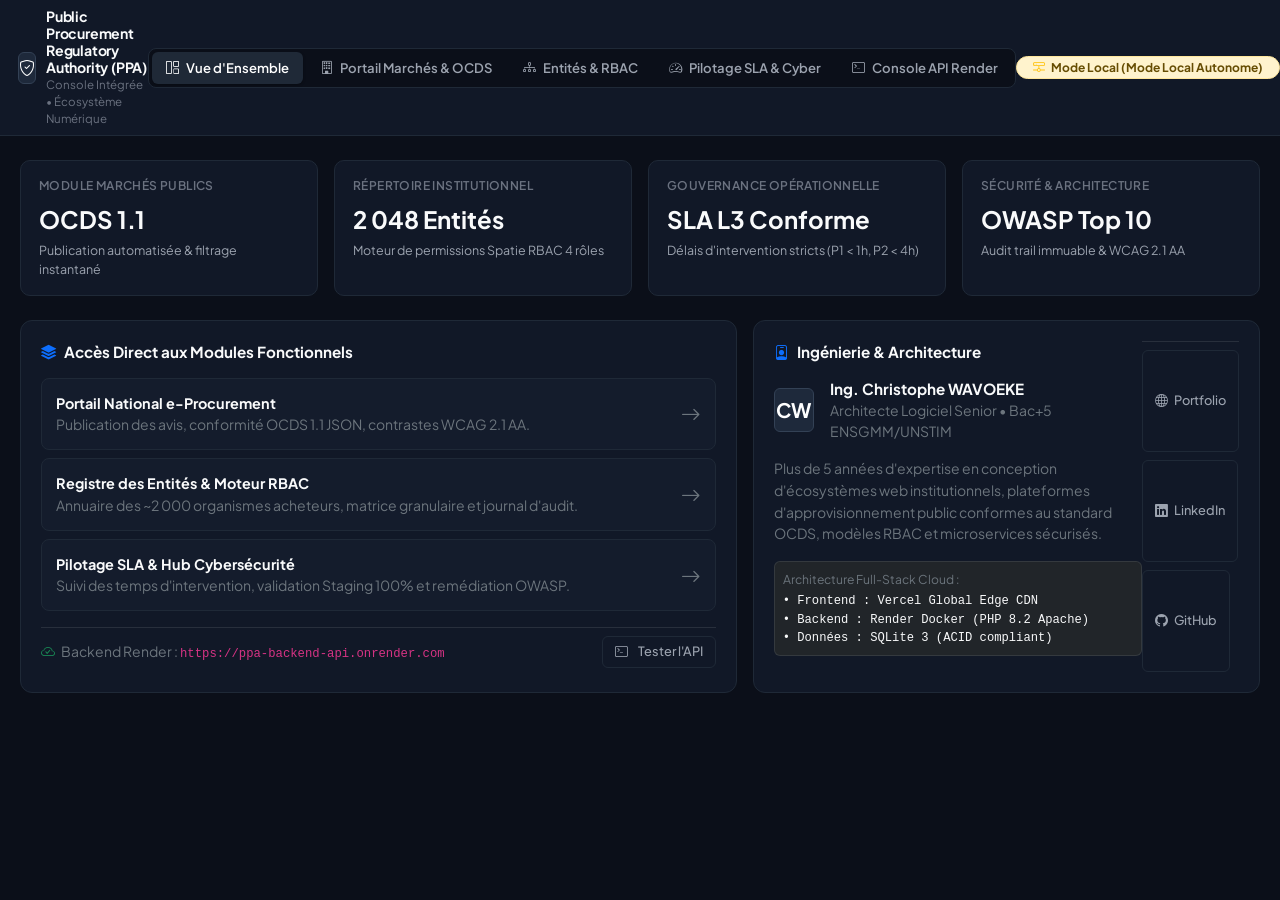
==== commit 8850762f: "fix: ensure API client health check triggers reliably across iframes, remove sticky spinner and reso" ====
--- a/index.html
+++ b/index.html
@@ -524,8 +524,8 @@
         <div class="module-toolbar">
           <div><i class="bi bi-building me-1"></i> Module 1 &bull; Portail National e-Procurement & Publication OCDS 1.1</div>
           <div class="d-flex gap-2">
-            <button class="btn btn-sm btn-outline-light py-0 px-2" onclick="reloadIframe('frame-portal')" title="Recharger"><i class="bi bi-arrow-clockwise"></i></button>
-            <a href="./projet-1/" target="_blank" class="btn btn-sm btn-outline-light py-0 px-2" title="Ouvrir dans un nouvel onglet"><i class="bi bi-box-arrow-up-right"></i></a>
+            <button class="btn btn-sm btn-outline-light py-0 px-2" onclick="reloadIframe('frame-portal')" title="Recharger"><i class="bi bi-arrow-clockwise"></i> Recharger</button>
+            <a href="./projet-1/" target="_blank" class="btn btn-sm btn-outline-light py-0 px-2" title="Ouvrir dans un nouvel onglet"><i class="bi bi-box-arrow-up-right me-1"></i> Nouvel Onglet</a>
           </div>
         </div>
         <iframe src="./projet-1/" id="frame-portal" class="module-iframe" title="Portail e-Procurement"></iframe>
@@ -538,8 +538,8 @@
         <div class="module-toolbar">
           <div><i class="bi bi-diagram-3 me-1"></i> Module 2 &bull; Registre des ~2 000 Entités Contractantes & Moteur RBAC</div>
           <div class="d-flex gap-2">
-            <button class="btn btn-sm btn-outline-light py-0 px-2" onclick="reloadIframe('frame-entities')" title="Recharger"><i class="bi bi-arrow-clockwise"></i></button>
-            <a href="./projet-2/" target="_blank" class="btn btn-sm btn-outline-light py-0 px-2" title="Ouvrir dans un nouvel onglet"><i class="bi bi-box-arrow-up-right"></i></a>
+            <button class="btn btn-sm btn-outline-light py-0 px-2" onclick="reloadIframe('frame-entities')" title="Recharger"><i class="bi bi-arrow-clockwise"></i> Recharger</button>
+            <a href="./projet-2/" target="_blank" class="btn btn-sm btn-outline-light py-0 px-2" title="Ouvrir dans un nouvel onglet"><i class="bi bi-box-arrow-up-right me-1"></i> Nouvel Onglet</a>
           </div>
         </div>
         <iframe src="./projet-2/" id="frame-entities" class="module-iframe" title="Registre des Entités"></iframe>
@@ -552,8 +552,8 @@
         <div class="module-toolbar">
           <div><i class="bi bi-speedometer2 me-1"></i> Module 3 &bull; Gouvernance SLA & Hub Cybersécurité Opérationnelle</div>
           <div class="d-flex gap-2">
-            <button class="btn btn-sm btn-outline-light py-0 px-2" onclick="reloadIframe('frame-sla')" title="Recharger"><i class="bi bi-arrow-clockwise"></i></button>
-            <a href="./projet-3/" target="_blank" class="btn btn-sm btn-outline-light py-0 px-2" title="Ouvrir dans un nouvel onglet"><i class="bi bi-box-arrow-up-right"></i></a>
+            <button class="btn btn-sm btn-outline-light py-0 px-2" onclick="reloadIframe('frame-sla')" title="Recharger"><i class="bi bi-arrow-clockwise"></i> Recharger</button>
+            <a href="./projet-3/" target="_blank" class="btn btn-sm btn-outline-light py-0 px-2" title="Ouvrir dans un nouvel onglet"><i class="bi bi-box-arrow-up-right me-1"></i> Nouvel Onglet</a>
           </div>
         </div>
         <iframe src="./projet-3/" id="frame-sla" class="module-iframe" title="Pilotage SLA"></iframe>
@@ -658,9 +658,10 @@
           pillText.textContent = `Render API: Live (${status.latency}ms)`;
         } else {
           dot.style.background = "#f59e0b";
-          pillText.textContent = `Render: Standby (Mode Local)`;
+          pillText.textContent = `Render: Standby (${status.error || 'Mode Local'})`;
         }
       });
+      window.ppaApi.checkHealth();
     });
   </script>
 
